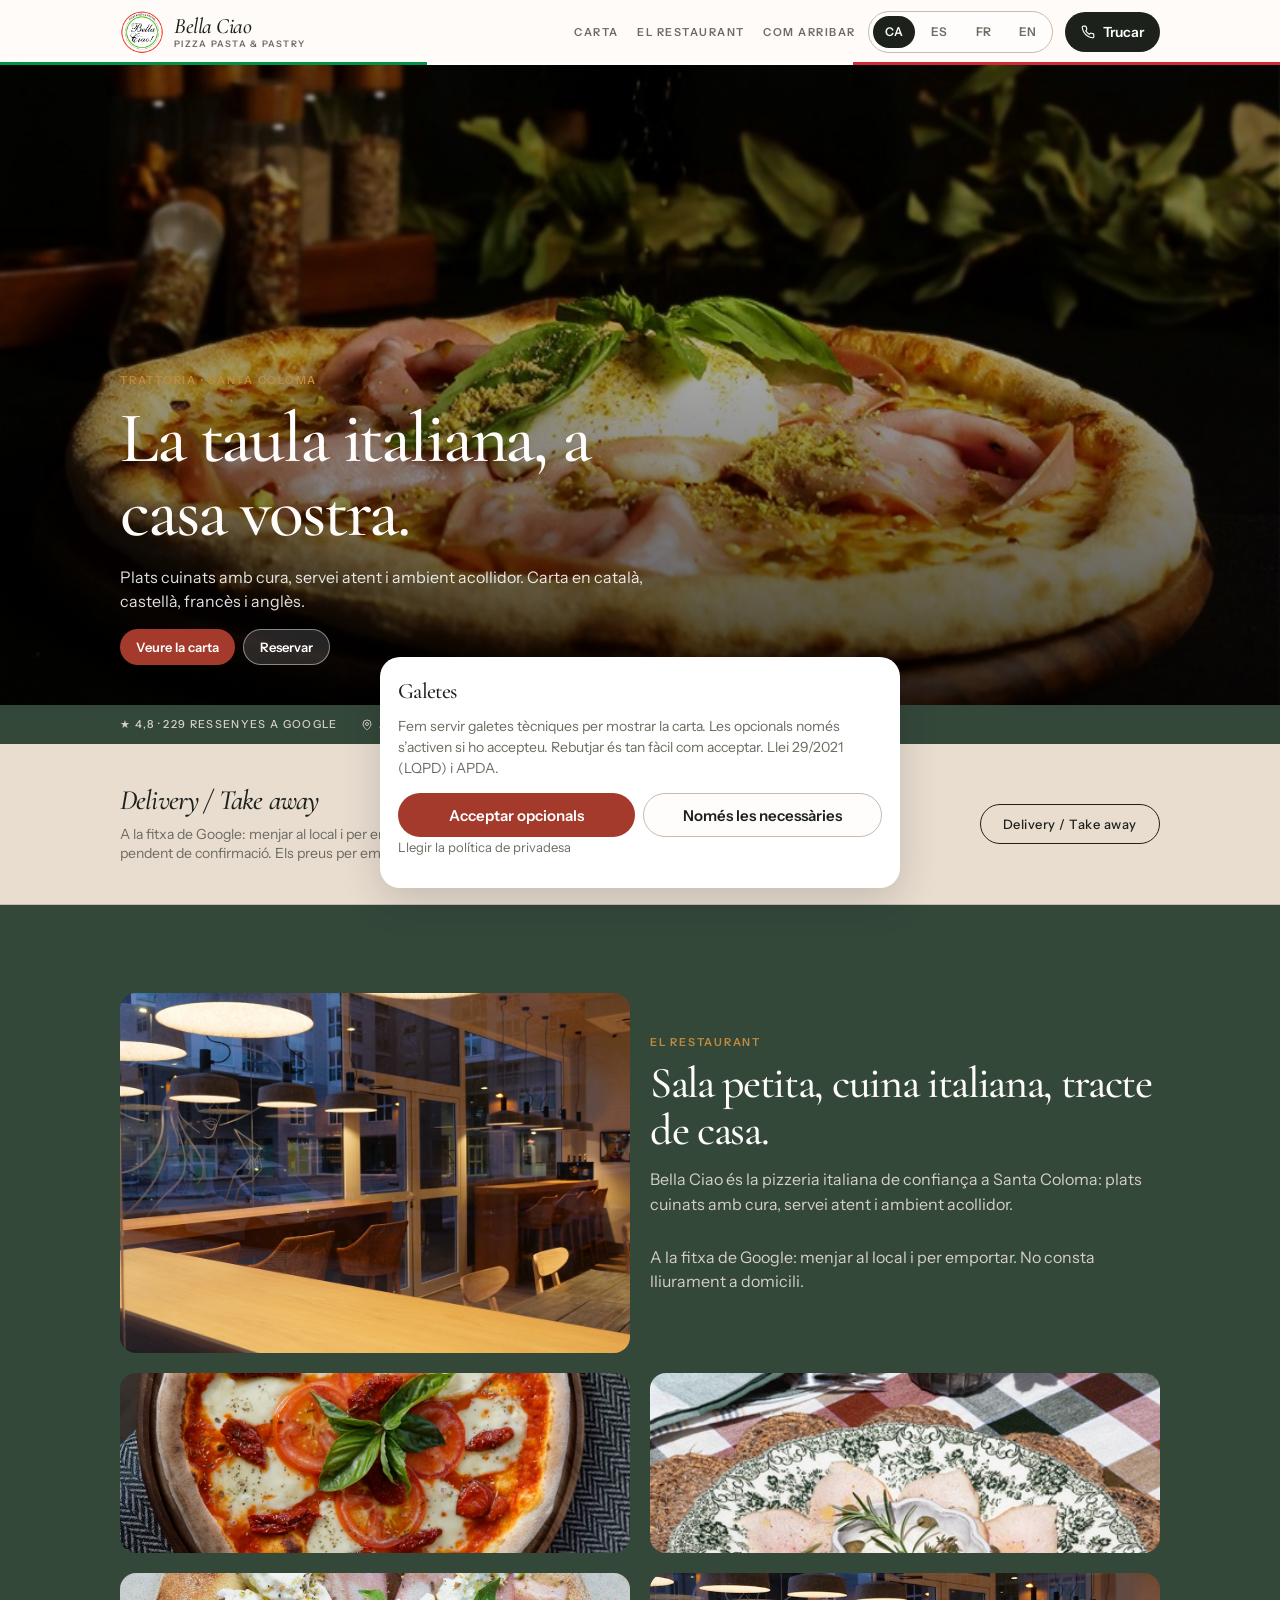
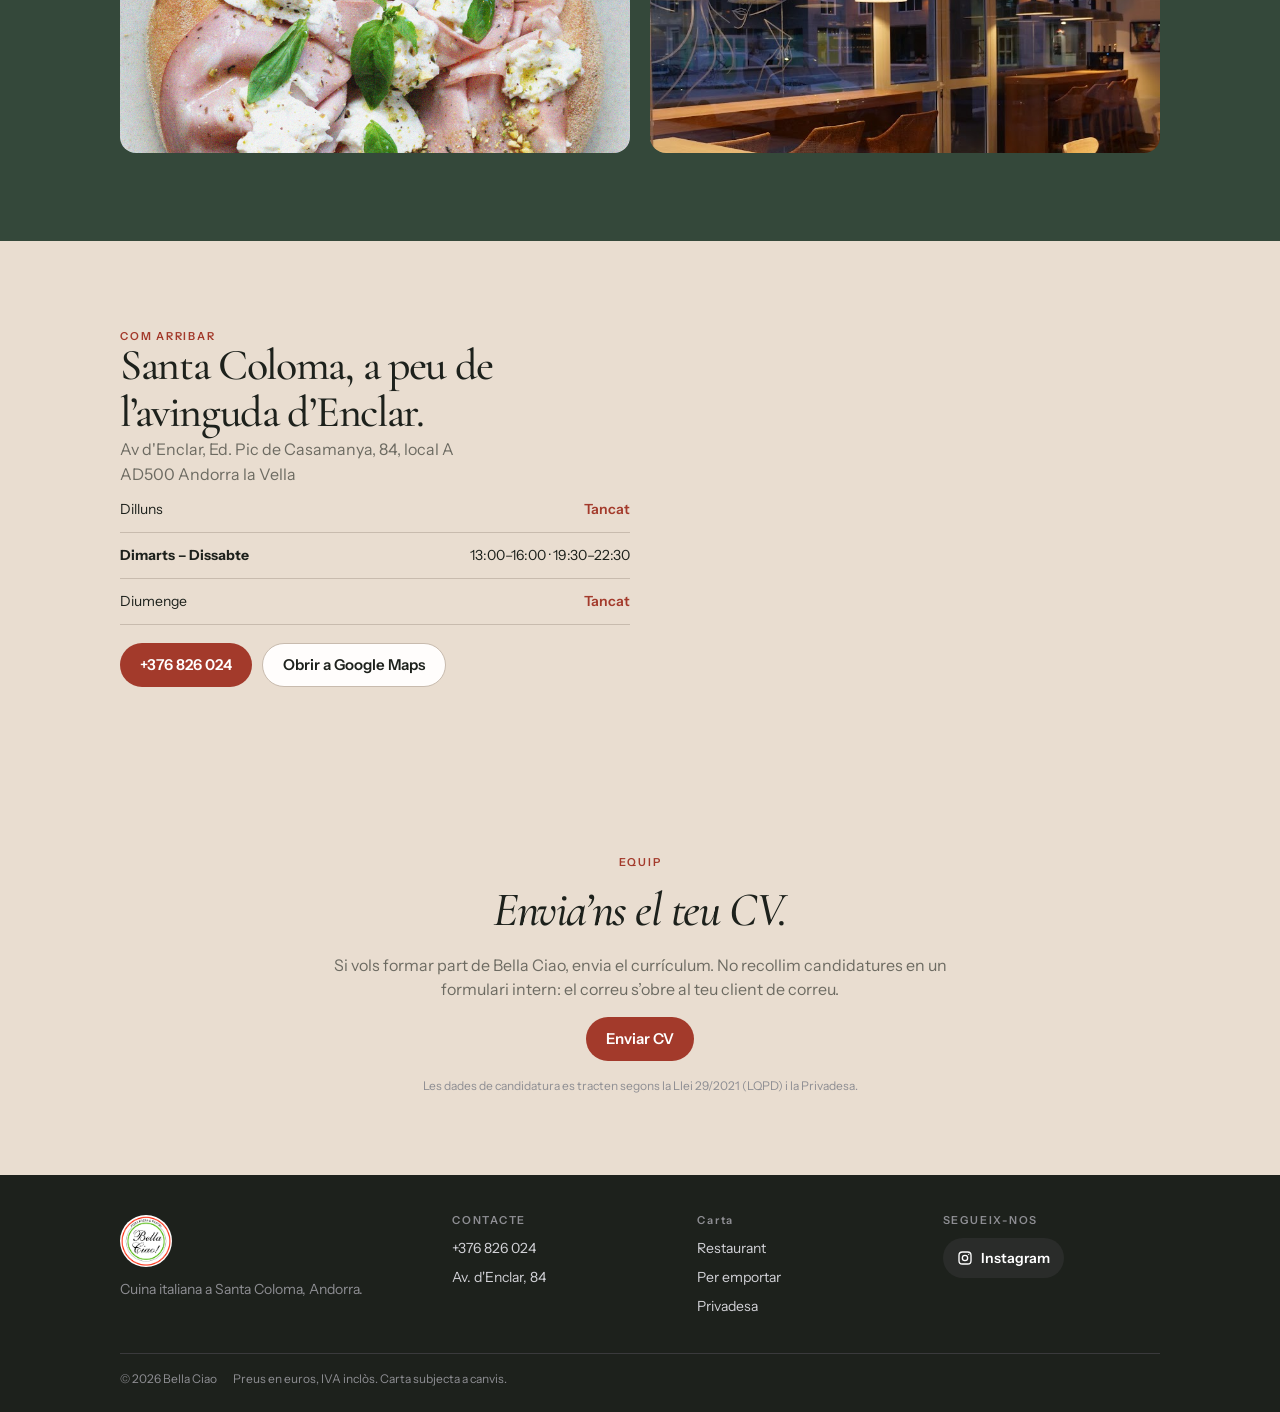
==== index.html @ 4d775328 "Move text size to a floating button that hides while scrolling. Co-authored-by: Cursor <cursoragent@" ====
<!doctype html>
<html lang="ca">
<head>
  <meta charset="UTF-8" />
  <meta name="viewport" content="width=device-width, initial-scale=1, viewport-fit=cover" />
  <title>Bella Ciao · Cucina italiana a Santa Coloma</title>
  <link rel="icon" type="image/png" sizes="32x32" href="favicon.png" />
  <link rel="icon" type="image/png" sizes="48x48" href="favicon-48.png" />
  <link rel="apple-touch-icon" href="apple-touch-icon.png" />
  <link rel="preconnect" href="https://fonts.googleapis.com" />
  <link rel="preconnect" href="https://fonts.gstatic.com" crossorigin />
  <link href="https://fonts.googleapis.com/css2?family=Cormorant+Garamond:ital,wght@0,400;0,500;0,600;1,500&family=Instrument+Sans:wght@400;500;600;700&display=swap" rel="stylesheet" />
  <link rel="stylesheet" href="site.css?v=24" />
</head>
<body>
  <header class="site-header">
    <div class="wrap header-inner">
      <a class="brand" href="index.html">
        <img src="images/logo-bella-ciao.png" alt="" width="44" height="44">
        <span class="brand-copy">
          <strong class="brand-name">Bella Ciao</strong>
          <span class="brand-claim">Pizza pasta &amp; pastry</span>
        </span>
      </a>
      <nav class="nav-links desktop-only" aria-label="Principal">
        <a href="carta.html" data-i18n="nav.menu">Carta</a>
        <a href="#casa" data-i18n="nav.house">El restaurant</a>
        <a href="#visitanos" data-i18n="nav.visit">Com arribar</a>
      </nav>
      <div class="langs" role="group" aria-label="Idioma">
        <span class="pill-thumb" aria-hidden="true"></span>
        <button type="button" data-lang="cat" aria-pressed="true">CA</button>
        <button type="button" data-lang="es" aria-pressed="false">ES</button>
        <button type="button" data-lang="fr" aria-pressed="false">FR</button>
        <button type="button" data-lang="en" aria-pressed="false">EN</button>
      </div>
      <a class="btn btn-dark btn-call" href="tel:+376826024">
        <svg width="14" height="14" viewBox="0 0 24 24" fill="none" stroke="currentColor" stroke-width="2" aria-hidden="true"><path d="M22 16.92v3a2 2 0 0 1-2.18 2 19.79 19.79 0 0 1-8.63-3.07 19.5 19.5 0 0 1-6-6A19.79 19.79 0 0 1 2.12 4.18 2 2 0 0 1 4.11 2h3a2 2 0 0 1 2 1.72c.13.96.36 1.9.7 2.81a2 2 0 0 1-.45 2.11L8.09 9.91a16 16 0 0 0 6 6l1.27-1.27a2 2 0 0 1 2.11-.45c.9.34 1.85.57 2.81.7A2 2 0 0 1 22 16.92z"></path></svg>
        <span data-i18n="call">Trucar</span>
      </a>
      <button class="nav-toggle" type="button" id="navToggle" aria-expanded="false" aria-label="Menú">
        <span></span><span></span>
      </button>
    </div>
    <div class="header-panel" id="navPanel">
      <nav class="nav-links">
        <a href="carta.html" data-i18n="nav.menu">Carta</a>
        <a href="#casa" data-i18n="nav.house">El restaurant</a>
        <a href="#visitanos" data-i18n="nav.visit">Com arribar</a>
      </nav>
    </div>
  </header>

  <section class="hero" style="background-image:url('images/pizza-hero.jpg?v=14')">
    <div class="wrap hero-inner">
      <p class="eyebrow">TRATTORIA · SANTA COLOMA</p>
      <h1 class="h-display" data-i18n="hero.title">La taula italiana, a casa vostra.</h1>
      <p data-i18n="hero.sub">Plats cuinats amb cura, servei atent i ambient acollidor. Carta en català, castellà, francès i anglès.</p>
      <div class="hero-actions">
        <a class="btn btn-wine" href="carta.html" data-i18n="hero.cta">Veure la carta</a>
        <a class="btn btn-ghost-light" href="tel:+376826024" data-i18n="hero.book">Reservar</a>
      </div>
    </div>
  </section>

  <div class="badges">
    <div class="wrap">
      <a class="badge-reviews" href="https://www.google.com/maps/search/?api=1&query=Bella+Ciao%2C+Av+d%27Enclar+84%2C+AD500+Andorra+la+Vella" target="_blank" rel="noopener">★ 4,8 · 229 <span data-i18n="badge.reviews">ressenyes a Google</span></a>
      <a class="badge-link" href="#visitanos">
        <svg width="12" height="12" viewBox="0 0 24 24" fill="none" stroke="currentColor" stroke-width="2" aria-hidden="true"><path d="M20 10c0 6-8 12-8 12S4 16 4 10a8 8 0 1 1 16 0Z"/><circle cx="12" cy="10" r="3"/></svg>
        AV. D'ENCLAR 84
      </a>
      <a class="badge-link" href="tel:+376826024">+376 826 024</a>
      <a class="badge-link" href="https://www.google.com/maps/search/?api=1&query=Bella+Ciao%2C+Av+d%27Enclar+84%2C+AD500+Andorra+la+Vella" target="_blank" rel="noopener" data-i18n="info.hoursV">Dt – ds · 13:00–16:00 / 19:30–22:30</a>
    </div>
  </div>

  <section class="delivery-band">
    <div class="wrap">
      <div>
        <h2 data-i18n="deliv.t">Delivery / Take away</h2>
        <p data-i18n="deliv.p">A la fitxa de Google: menjar al local i per emportar. L’enllaç de lliurament a domicili queda pendent de confirmació. Els preus per emportar són els de la carta take away.</p>
      </div>
      <a class="btn-outline" href="carta.html?canal=delivery" data-i18n="deliv.cta">
        <svg width="14" height="14" viewBox="0 0 24 24" fill="none" stroke="currentColor" stroke-width="2" aria-hidden="true"><path d="M6 2 3 6v14a2 2 0 0 0 2 2h14a2 2 0 0 0 2-2V6l-3-4Z"/><path d="M3 6h18"/><path d="M16 10a4 4 0 0 1-8 0"/></svg>
        Delivery / Take away
      </a>
    </div>
  </section>

  <section class="section section-dark" id="casa">
    <div class="wrap split">
      <img src="images/google-interior.jpg" alt="Interior Bella Ciao">
      <div class="stack">
        <p class="eyebrow" data-i18n="house.k">EL RESTAURANT</p>
        <h2 class="h-section" data-i18n="house.t">Sala petita, cuina italiana, tracte de casa.</h2>
        <p class="lead" data-i18n="house.p">Bella Ciao és la pizzeria italiana de confiança a Santa Coloma: plats cuinats amb cura, servei atent i ambient acollidor.</p>
        <p data-i18n="house.p2">A la fitxa de Google: menjar al local i per emportar. No consta lliurament a domicili.</p>
      </div>
    </div>
    <div class="wrap gallery" style="margin-top:20px">
      <img src="images/google-wide.jpg" alt="">
      <img src="images/platter.jpg" alt="">
      <img src="images/focaccia.png" alt="">
      <img src="images/google-food1.jpg" alt="">
    </div>
  </section>

  <section class="section" id="visitanos">
    <div class="wrap visit">
      <div>
        <p class="eyebrow" data-i18n="visit.k">COM ARRIBAR</p>
        <h2 class="h-section" data-i18n="visit.t">Santa Coloma, a peu de l’avinguda d’Enclar.</h2>
        <p class="lead">Av d'Enclar, Ed. Pic de Casamanya, 84, local A<br>AD500 Andorra la Vella</p>
        <div class="hours">
          <div class="hours-row"><span data-i18n="day.mon">Dilluns</span><em data-i18n="closed">Tancat</em></div>
          <div class="hours-row"><strong data-i18n="day.tue">Dimarts – Dissabte</strong><span>13:00–16:00 · 19:30–22:30</span></div>
          <div class="hours-row"><span data-i18n="day.sun">Diumenge</span><em data-i18n="closed">Tancat</em></div>
        </div>
        <div class="cta-row">
          <a class="btn btn-wine" href="tel:+376826024">+376 826 024</a>
          <a class="btn btn-ghost-dark" href="https://www.google.com/maps/search/?api=1&query=Bella+Ciao+Santa+Coloma+Andorra" target="_blank" rel="noopener" data-i18n="visit.maps">Obrir a Google Maps</a>
        </div>
      </div>
      <iframe title="Mapa Bella Ciao" src="https://maps.google.com/maps?q=Bella+Ciao+Santa+Coloma+Andorra&hl=ca&z=17&output=embed" loading="lazy"></iframe>
    </div>
  </section>

  <section class="jobs-hero" id="equip">
    <div class="wrap">
      <p class="eyebrow" data-i18n="jobs.k">EQUIP</p>
      <h2 data-i18n="jobs.t">Envia’ns el teu CV.</h2>
      <p data-i18n="jobs.p">Si vols formar part de Bella Ciao, envia el currículum. No recollim candidatures en un formulari intern: el correu s’obre al teu client de correu.</p>
      <a class="btn btn-wine" href="mailto:staffandorra@andorra.ad" data-i18n="jobs.cta">Enviar CV</a>
      <p class="jobs-legal"><span data-i18n="jobs.legal">Les dades de candidatura es tracten segons la Llei 29/2021 (LQPD) i la </span><a href="privadesa.html" data-i18n="nav.privacy">política de privadesa</a>.</p>
    </div>
  </section>

  <footer class="site-footer">
    <div class="wrap">
      <div class="footer-grid">
        <div class="footer-brand">
          <img src="images/logo-bella-ciao.png" alt="Bella Ciao" width="52" height="52">
          <p data-i18n="foot.tag">Cuina italiana a Santa Coloma, Andorra.</p>
        </div>
        <div class="footer-col">
          <h4>CONTACTE</h4>
          <a href="tel:+376826024">+376 826 024</a>
          <span>Av. d'Enclar, 84</span>
        </div>
        <div class="footer-col">
          <h4 data-i18n="nav.menu">CARTA</h4>
          <a href="carta.html" data-i18n="ch.rest">Restaurant</a>
          <a href="carta.html?canal=delivery" data-i18n="ch.take">Per emportar</a>
          <a href="privadesa.html" data-i18n="nav.privacy">Privadesa</a>
        </div>
        <div class="footer-col">
          <h4 data-i18n="foot.follow">SEGUEIX-NOS</h4>
          <div class="socials">
            <a class="social" href="https://www.instagram.com/bellaciao.and/" target="_blank" rel="noopener">
              <svg width="16" height="16" viewBox="0 0 24 24" fill="none" stroke="currentColor" stroke-width="2" aria-hidden="true"><rect x="3" y="3" width="18" height="18" rx="5"/><circle cx="12" cy="12" r="4"/><circle cx="17.5" cy="6.5" r="1" fill="currentColor" stroke="none"/></svg>
              Instagram
            </a>
          </div>
        </div>
      </div>
      <div class="footer-bottom">
        <span>© 2026 Bella Ciao</span>
        <span data-i18n="foot.iva">Preus en euros, IVA inclòs.</span>
      </div>
    </div>
  </footer>

  <div class="cookie" id="cookie" hidden>
    <h2 data-i18n="cookie.t">Galetes</h2>
    <p data-i18n="cookie.p">Fem servir galetes tècniques per mostrar la carta. Les opcionals només s’activen si ho accepteu. Rebutjar és tan fàcil com acceptar. Llei 29/2021 (LQPD) i APDA.</p>
    <div class="cookie-actions">
      <button class="btn btn-wine" type="button" data-cookie="all" data-i18n="cookie.ok">Acceptar opcionals</button>
      <button class="btn btn-ghost-dark" type="button" data-cookie="needed" data-i18n="cookie.no">Només les necessàries</button>
    </div>
    <p><a href="privadesa.html" data-i18n="cookie.read">Llegir la política de privadesa</a></p>
  </div>

  <script src="menu-data.js"></script>
  <script src="app.js?v=24"></script>
</body>
</html>
---- site.css ----
:root {
  --red: #a33a2b;
  --ink: #1d211c;
  --ink-soft: #6d6b62;
  --bg: #e9ddd0;
  --cream: #e9ddd0;
  --sand: #c8bbae;
  --dark: #1d211c;
  --line: #c8bbae;
  --paper: #fffdfc;
  --wine: #a33a2b;
  --green: #34483a;
  --gold: #c38a3c;
  --serif: "Cormorant Garamond", Georgia, serif;
  --sans: "Instrument Sans", Inter, -apple-system, BlinkMacSystemFont, system-ui, sans-serif;
  --max: 1120px;
  --pad: clamp(16px, 4vw, 40px);
  --section: clamp(48px, 8vw, 88px);
  --header-h: 64px;
  --radius: 980px;
}

*, *::before, *::after { box-sizing: border-box; }
html { -webkit-text-size-adjust: 100%; background: var(--bg); }
body {
  margin: 0;
  min-width: 320px;
  min-height: 100%;
  background: var(--bg);
  color: var(--ink);
  font-family: var(--sans);
  font-size: 16px;
  line-height: 1.5;
  -webkit-font-smoothing: antialiased;
}
img, svg, iframe { max-width: 100%; }
img { height: auto; display: block; }
a { color: inherit; text-decoration: none; }
button { font: inherit; }
:focus-visible { outline: 2px solid var(--red); outline-offset: 3px; }
[hidden] { display: none !important; }
.visually-hidden {
  position: absolute;
  width: 1px;
  height: 1px;
  padding: 0;
  margin: -1px;
  overflow: hidden;
  clip: rect(0, 0, 0, 0);
  white-space: nowrap;
  border: 0;
}

.wrap {
  width: 100%;
  max-width: var(--max);
  margin-inline: auto;
  padding-inline: var(--pad);
}

.eyebrow {
  font: 600 11px/1 var(--sans);
  letter-spacing: 0.16em;
  text-transform: uppercase;
  color: var(--wine);
  margin: 0;
}
h1, h2, h3 { font-family: var(--serif); font-weight: 500; margin: 0; letter-spacing: -0.03em; }
.h-display { font-size: clamp(34px, 8vw, 72px); line-height: 1.02; }
.h-section { font-size: clamp(28px, 5vw, 44px); line-height: 1.08; }
.lead { font-size: 16px; line-height: 1.55; color: var(--ink-soft); margin: 0; max-width: 42em; }

.btn {
  display: inline-flex;
  align-items: center;
  justify-content: center;
  gap: 8px;
  min-height: 44px;
  padding: 0 20px;
  border: 0;
  border-radius: var(--radius);
  cursor: pointer;
  font: 600 15px/1 var(--sans);
  letter-spacing: 0;
  text-transform: none;
  text-decoration: none;
  transition: transform 0.12s ease, background-color 0.18s ease, filter 0.18s ease, border-color 0.18s ease;
}
.btn:hover { filter: brightness(1.08); }
.btn:active { transform: scale(0.98); }
.btn-wine { background: var(--wine); color: #fff; }
.btn-wine:hover { background: #8c3226; }
.btn-dark { background: var(--ink); color: #fff; }
.btn-dark:hover { background: #2f342e; }
.btn-ghost-light { background: rgba(255,255,255,0.14); color: #fff; border: 1px solid rgba(255,255,255,0.45); }
.btn-ghost-light:hover { background: rgba(255,255,255,0.28); }
.btn-ghost-dark { background: var(--paper); color: var(--ink); border: 1px solid var(--line); }
.btn-ghost-dark:hover { background: var(--cream); }
.btn-call { min-height: 40px; padding: 0 16px; font-size: 14px; }
.btn-call svg { flex: 0 0 auto; display: block; }

.site-header {
  position: sticky;
  top: 0;
  z-index: 60;
  background: rgba(255,253,252,0.92);
  backdrop-filter: saturate(180%) blur(16px);
  -webkit-backdrop-filter: saturate(180%) blur(16px);
  border-bottom: 1px solid var(--line);
  transition: transform 0.28s cubic-bezier(0.32, 0.72, 0, 1);
}
.page-carta.is-nav-away .site-header {
  transform: translateY(-100%);
  pointer-events: none;
}
.site-header::after {
  content: "";
  position: absolute;
  left: 0; right: 0; bottom: -1px;
  height: 3px;
  background: linear-gradient(90deg, #009246 0 33.333%, #ffffff 33.333% 66.666%, #ce2b37 66.666% 100%);
}
.header-inner {
  display: flex;
  align-items: center;
  gap: 12px;
  min-height: 64px;
  padding-block: 8px;
}
.brand { display: flex; align-items: center; gap: 10px; text-decoration: none; margin-right: auto; min-width: 0; }
.brand img { width: 40px; height: 40px; border-radius: 50%; background: #fff; flex: 0 0 auto; }
.brand-copy { display: flex; flex-direction: column; gap: 2px; min-width: 0; }
.brand-name {
  font: italic 500 22px/1 var(--serif);
  letter-spacing: -0.02em;
  color: var(--ink);
  font-weight: 500;
}
.brand-claim {
  font: 600 9px/1.2 var(--sans);
  letter-spacing: 0.14em;
  text-transform: uppercase;
  color: var(--ink-soft);
  white-space: nowrap;
}

.nav-toggle {
  display: none;
  width: 40px; height: 40px;
  border: 0; border-radius: var(--radius);
  background: var(--cream);
  padding: 0;
  cursor: pointer;
  align-items: center;
  justify-content: center;
  flex-direction: column;
  gap: 5px;
}
.nav-toggle:hover { background: #dccfc2; }
.nav-toggle span {
  display: block; width: 16px; height: 1.5px; background: var(--ink); border-radius: 2px;
}

.nav-links { display: flex; align-items: center; gap: 18px; }
.nav-links a {
  font: 600 11px/1 var(--sans);
  letter-spacing: 0.14em;
  text-transform: uppercase;
  text-decoration: none;
  color: var(--ink-soft);
  white-space: nowrap;
  padding: 6px 0;
  border-bottom: 0;
  transition: color 0.18s ease;
}
.nav-links a:hover { color: var(--wine); }
.nav-links a.is-active { color: var(--ink); }

.switchers { display: flex; align-items: center; gap: 8px; flex-wrap: wrap; }
.seg, .langs { position: relative; isolation: isolate; }
.pill-thumb {
  position: absolute;
  top: 0;
  left: 0;
  width: 0;
  height: 0;
  border-radius: var(--radius);
  background: var(--ink);
  pointer-events: none;
  z-index: 0;
  transition: transform 0.32s cubic-bezier(0.32, 0.72, 0, 1), width 0.32s cubic-bezier(0.32, 0.72, 0, 1), height 0.32s cubic-bezier(0.32, 0.72, 0, 1);
}
.seg {
  display: flex;
  padding: 3px;
  gap: 2px;
  background: var(--cream);
  border-radius: var(--radius);
}
.seg button {
  position: relative;
  z-index: 1;
  border: 0; background: transparent; cursor: pointer;
  border-radius: var(--radius); padding: 7px 12px;
  font: 600 12px/1 var(--sans); color: var(--ink-soft);
  transition: color 0.2s ease;
}
.seg button:hover { color: var(--ink); }
.seg button[aria-pressed="true"],
.seg button[aria-pressed="true"]:hover { background: transparent; color: #fff; }
.langs {
  display: flex;
  align-items: center;
  gap: 4px;
  background: var(--paper);
  padding: 4px;
  border-radius: var(--radius);
  border: 1px solid var(--line);
  flex: 0 0 auto;
}
.langs button {
  appearance: none;
  -webkit-appearance: none;
  position: relative;
  z-index: 1;
  border: 0;
  background: transparent;
  cursor: pointer;
  min-width: 40px;
  height: 32px;
  padding: 0 12px;
  border-radius: var(--radius);
  font: 600 12px/1 var(--sans);
  color: var(--ink-soft);
  transition: color 0.2s ease;
}
.langs button:hover { color: var(--ink); }
.langs button[aria-pressed="true"],
.langs button[aria-pressed="true"]:hover {
  background: transparent;
  color: #fff;
}

.header-panel {
  display: none;
  flex-direction: column;
  gap: 16px;
  padding: 8px var(--pad) 18px;
  border-top: 1px solid var(--line);
  background: var(--paper);
}
.header-panel.is-open { display: flex; }
.header-panel .nav-links { display: flex; flex-direction: column; align-items: flex-start; gap: 16px; }
.header-panel .nav-links a { font-size: 13px; letter-spacing: 0.16em; border-bottom: 0; }
.header-panel .nav-links a:hover { color: var(--wine); }

.hero {
  position: relative;
  display: flex;
  align-items: flex-end;
  min-height: 520px;
  background: #1d211c center 62%/cover no-repeat;
  color: #fffdfc;
}
.hero::after {
  content: "";
  position: absolute; inset: 0;
  background: linear-gradient(180deg, rgba(0,0,0,0.15) 20%, rgba(0,0,0,0.72) 100%);
}
.hero-inner {
  position: relative; z-index: 2;
  padding-block: 48px 40px;
  display: flex; flex-direction: column; gap: 16px; align-items: flex-start;
}
.hero .eyebrow { color: var(--gold); }
.hero h1 { max-width: 14ch; }
.hero p { margin: 0; max-width: 36em; color: rgba(255,255,255,0.88); }
.hero-actions { display: flex; flex-wrap: wrap; gap: 8px; width: auto; }
.hero-actions .btn {
  flex: 0 0 auto;
  min-height: 36px;
  padding: 0 16px;
  font-size: 13px;
  width: auto;
}

.badges { background: var(--green); color: #d5cfc6; }
.badges .wrap { display: flex; flex-wrap: wrap; align-items: center; gap: 10px 24px; padding-block: 12px; }
.badges span, .badges a { font: 500 11px/1.4 var(--sans); letter-spacing: 0.12em; text-transform: uppercase; color: inherit; text-decoration: none; }
.badge-reviews:hover { color: #fff; }
.badge-link {
  display: inline-flex;
  align-items: center;
  gap: 6px;
}
.badge-link svg { flex: 0 0 auto; }
.badge-link:hover { color: #fff; }

.delivery-band {
  background: var(--cream);
  padding-block: 40px;
  border-bottom: 1px solid var(--line);
}
.delivery-band .wrap {
  display: flex;
  flex-wrap: wrap;
  align-items: center;
  justify-content: space-between;
  gap: 20px 32px;
}
.delivery-band h2 {
  margin: 0 0 8px;
  font: italic 500 clamp(24px, 3vw, 28px)/1.15 var(--serif);
  color: var(--ink);
}
.delivery-band p {
  margin: 0;
  max-width: 42em;
  font-size: 14px;
  line-height: 1.4;
  color: var(--ink-soft);
}
.btn-outline {
  display: inline-flex;
  align-items: center;
  justify-content: center;
  gap: 8px;
  min-height: 40px;
  padding: 0 22px;
  border: 1px solid var(--ink);
  border-radius: var(--radius);
  background: transparent;
  color: var(--ink);
  font: 500 13px/1 var(--sans);
  letter-spacing: 0.04em;
  flex: 0 0 auto;
  transition: background-color 0.18s ease, color 0.18s ease;
}
.btn-outline:hover { background: var(--ink); color: #fff; }
.btn-outline svg { flex: 0 0 auto; }

.info { background: var(--cream); border-block: 1px solid var(--line); }
.info .wrap { display: grid; grid-template-columns: 1fr; }
.info-cell { padding: 20px 0; display: flex; flex-direction: column; gap: 6px; }
.info-cell + .info-cell { border-top: 1px solid var(--line); }
.info-cell .label { font: 600 11px/1 var(--sans); letter-spacing: 0.14em; color: var(--wine); }
.info-cell strong { font: 600 16px/1.35 var(--sans); }
.info-cell small { font-size: 13px; color: var(--ink-soft); }
.info-cell a { font-size: 14px; font-weight: 600; color: var(--wine); text-decoration: none; }

.section { padding-block: var(--section); }
.section-dark { background: var(--green); color: #fffdfc; }
.section-dark .lead, .section-dark p { color: #d5cfc6; }
.section-dark .eyebrow { color: var(--gold); }
.section-head { display: flex; flex-direction: column; gap: 16px; margin-bottom: 28px; }
.section-head > div { display: flex; flex-direction: column; gap: 10px; }

.menu-panel, .menu-body { background: var(--paper); border-radius: 20px; padding: 20px 18px; }
.menu-block { margin-bottom: 36px; scroll-margin-top: calc(var(--header-offset, var(--header-h)) + var(--carta-bar, 120px) + 8px); }
.menu-block:last-child { margin-bottom: 0; }
.block-head h3 {
  font: 600 13px/1.2 var(--sans);
  letter-spacing: 0.16em;
  text-transform: uppercase;
  color: var(--wine);
  margin-bottom: 12px;
}
.menu-cols { display: grid; grid-template-columns: 1fr; }
.menu-row { padding: 12px 0; border-bottom: 1px solid var(--line); }
.menu-line { display: flex; justify-content: space-between; gap: 12px; align-items: baseline; }
.menu-name { font: 600 14px/1.35 var(--sans); min-width: 0; }
.menu-price { font: 600 14px/1.35 var(--sans); color: var(--wine); white-space: nowrap; }
.menu-desc { margin-top: 4px; font-size: 13px; color: var(--ink-soft); }
.notice { font-size: 13px; color: var(--ink-soft); margin-top: 20px; }

.carta-sticky {
  position: sticky;
  top: var(--header-offset, var(--header-h));
  z-index: 45;
  transition: top 0.28s cubic-bezier(0.32, 0.72, 0, 1);
  background: rgba(233,221,208,0.94);
  backdrop-filter: saturate(180%) blur(16px);
  -webkit-backdrop-filter: saturate(180%) blur(16px);
  border-bottom: 1px solid var(--line);
  padding-top: 14px;
}
.page-carta.is-nav-away {
  --header-offset: 0px;
}
.page-carta.is-nav-away .carta-sticky {
  z-index: 61;
}
.carta-tools {
  display: flex;
  align-items: center;
  justify-content: space-between;
  gap: 16px 24px;
  flex-wrap: wrap;
  margin-bottom: 10px;
}
.carta-title {
  margin: 0;
  font: italic 500 clamp(28px, 3.4vw, 40px)/1 var(--serif);
  letter-spacing: -0.03em;
  color: var(--ink);
}
.carta-tools .seg {
  flex: 0 1 360px;
  width: 100%;
  max-width: 380px;
  padding: 4px;
  gap: 0;
  background: var(--paper);
  border: 1px solid rgba(29, 33, 28, 0.08);
  box-shadow: 0 1px 2px rgba(29, 33, 28, 0.06), 0 8px 22px rgba(29, 33, 28, 0.12);
}
.carta-tools .seg .pill-thumb {
  background: var(--cream);
  box-shadow: 0 1px 8px rgba(29, 33, 28, 0.12);
}
.carta-tools .seg button {
  flex: 1;
  min-height: 40px;
  text-transform: uppercase;
  letter-spacing: 0.08em;
}
.carta-tools .seg button[aria-pressed="true"],
.carta-tools .seg button[aria-pressed="true"]:hover {
  color: var(--ink);
}
.type-fab {
  position: fixed;
  right: max(16px, env(safe-area-inset-right));
  bottom: max(20px, env(safe-area-inset-bottom));
  z-index: 80;
  transition: opacity 0.28s ease, transform 0.28s ease;
}
.page-carta.is-type-away .type-fab {
  opacity: 0;
  pointer-events: none;
  transform: translateY(16px);
}
.type-fab-btn {
  appearance: none;
  -webkit-appearance: none;
  width: 52px;
  height: 52px;
  border: 1px solid rgba(29, 33, 28, 0.08);
  border-radius: 50%;
  background: var(--paper);
  box-shadow: 0 1px 2px rgba(29, 33, 28, 0.08), 0 10px 28px rgba(29, 33, 28, 0.16);
  color: var(--ink);
  cursor: pointer;
  font-family: var(--serif);
  font-style: italic;
  font-weight: 500;
  font-size: 22px;
  line-height: 1;
}
.type-fab.is-open .type-fab-btn { display: none; }
.type-size {
  display: none;
  align-items: center;
  position: relative;
  isolation: isolate;
  padding: 4px;
  background: var(--paper);
  border: 1px solid rgba(29, 33, 28, 0.08);
  border-radius: var(--radius);
  box-shadow: 0 1px 2px rgba(29, 33, 28, 0.08), 0 10px 28px rgba(29, 33, 28, 0.16);
}
.type-fab.is-open .type-size { display: flex; }
.type-size .pill-thumb {
  background: var(--cream);
  box-shadow: 0 1px 8px rgba(29, 33, 28, 0.12);
}
.type-size button {
  appearance: none;
  -webkit-appearance: none;
  position: relative;
  z-index: 1;
  border: 0;
  background: transparent;
  cursor: pointer;
  min-width: 40px;
  min-height: 40px;
  padding: 0 8px;
  color: var(--ink-soft);
  font-family: var(--serif);
  font-style: italic;
  font-weight: 500;
  line-height: 1;
  transition: color 0.2s ease;
}
.type-size button[data-type="1"] { font-size: 14px; }
.type-size button[data-type="2"] { font-size: 18px; }
.type-size button[data-type="3"] { font-size: 22px; }
.type-size button:hover,
.type-size button[aria-pressed="true"],
.type-size button[aria-pressed="true"]:hover { color: var(--ink); }
body.type-2 .menu-name,
body.type-2 .menu-price { font-size: 18px; }
body.type-2 .menu-desc { font-size: 16px; }
body.type-2 .menu-row { padding: 16px 0; }
body.type-2 .block-head h3 { font-size: 14px; }
body.type-3 .menu-name,
body.type-3 .menu-price { font-size: 22px; line-height: 1.3; }
body.type-3 .menu-desc { font-size: 18px; line-height: 1.4; }
body.type-3 .menu-row { padding: 20px 0; }
body.type-3 .block-head h3 { font-size: 16px; }
.carta-sticky + .wrap { padding-top: 20px; }
.index {
  display: flex;
  gap: 8px;
  overflow-x: auto;
  -webkit-overflow-scrolling: touch;
  scrollbar-width: none;
  margin: 0;
  padding: 0 0 10px;
  background: transparent;
  scroll-padding-inline: 24px;
  scroll-behavior: smooth;
}
.index::-webkit-scrollbar { display: none; }
.tab {
  flex: 0 0 auto;
  border: 0;
  background: var(--paper);
  border-radius: var(--radius);
  padding: 8px 14px;
  font: 600 11px/1 var(--sans);
  letter-spacing: 0.08em;
  text-transform: uppercase;
  color: var(--ink);
  text-decoration: none;
}
.tab { transition: background-color 0.18s ease, color 0.18s ease; }
.tab:hover { background: var(--cream); }
.tab.is-active { background: var(--ink); color: #fff; }
.tab.is-active:hover { background: #2f342e; color: #fff; }

.split, .visit, .gallery { display: grid; grid-template-columns: 1fr; gap: 20px; }
.split img, .visit iframe {
  width: 100%;
  height: 240px;
  object-fit: cover;
  border: 0;
  border-radius: 16px;
}
.gallery img { width: 100%; height: 180px; object-fit: cover; border-radius: 16px; }
.stack { display: flex; flex-direction: column; gap: 12px; }
.hours-row { display: flex; justify-content: space-between; gap: 12px; padding: 12px 0; border-bottom: 1px solid var(--line); font-size: 14px; }
.hours-row em { color: var(--wine); font-style: normal; font-weight: 600; }
.cta-row { display: flex; flex-wrap: wrap; gap: 10px; margin-top: 18px; }

.jobs-hero {
  background: var(--cream);
  text-align: center;
  padding-block: clamp(56px, 8vw, 80px);
}
.jobs-hero .wrap {
  display: flex;
  flex-direction: column;
  align-items: center;
  gap: 16px;
  max-width: 760px;
}
.jobs-hero .eyebrow { color: var(--wine); }
.jobs-hero h2 {
  margin: 0;
  font: italic 500 clamp(32px, 5vw, 48px)/1.1 var(--serif);
  color: var(--ink);
}
.jobs-hero p { margin: 0; color: var(--ink-soft); max-width: 42em; }
.jobs-legal { font-size: 12px !important; color: #8e8e93 !important; }
.jobs-legal a { color: inherit; }

.site-footer { background: var(--ink); color: #d5cfc6; padding: 40px 0 24px; }
.footer-jobs {
  display: flex;
  flex-direction: column;
  gap: 10px;
  padding-bottom: 28px;
  margin-bottom: 28px;
  border-bottom: 1px solid #3a3a3c;
}
.footer-jobs h4 { margin: 0; font: 600 11px/1 var(--sans); letter-spacing: 0.16em; color: #8e8e93; }
.footer-jobs p { margin: 0; font-size: 15px; color: #f5f5f7; max-width: 40em; }
.footer-grid { display: grid; grid-template-columns: 1fr; gap: 28px; }
.footer-brand img { width: 52px; height: 52px; margin-bottom: 12px; border-radius: 50%; background: #fff; }
.footer-brand p { margin: 0; font-size: 14px; color: #8e8e93; }
.footer-col h4 { font: 600 11px/1 var(--sans); letter-spacing: 0.16em; color: #8e8e93; margin: 0 0 12px; }
.footer-col a, .footer-col span { display: block; font-size: 14px; color: #d2d2d7; text-decoration: none; margin-bottom: 8px; }
.socials { display: flex; flex-wrap: wrap; gap: 10px; }
.social {
  display: inline-flex !important;
  align-items: center;
  gap: 8px;
  min-height: 40px;
  padding: 0 14px;
  margin: 0 !important;
  border-radius: var(--radius);
  background: #2a2c2a;
  color: #fff !important;
  font: 600 13px/1 var(--sans);
  transition: background-color 0.18s ease;
}
.social:hover { background: #3f4240; }
.footer-bottom { display: flex; flex-wrap: wrap; gap: 8px 16px; margin-top: 28px; padding-top: 16px; border-top: 1px solid #3a3a3c; font-size: 12px; color: #8e8e93; }

.page-head { padding-block: 32px 8px; }
.legal-doc { max-width: 42em; }
.legal-doc h2 { font-size: 20px; margin: 28px 0 8px; }
.legal-doc p { color: var(--ink-soft); }

.cookie {
  position: fixed; left: 12px; right: 12px; bottom: 12px; z-index: 40;
  background: #fff;
  border-radius: 20px;
  padding: 18px 18px 16px;
  box-shadow: 0 12px 40px rgba(0,0,0,0.16);
}
.cookie h2 { font-size: 22px; margin: 0 0 8px; }
.cookie p { margin: 0 0 14px; font-size: 14px; color: var(--ink-soft); }
.cookie-actions { display: flex; flex-direction: column; gap: 8px; }
.cookie a { font-size: 13px; color: var(--ink-soft); }

@media (min-width: 700px) {
  .hero { min-height: 640px; }
  .info .wrap { grid-template-columns: repeat(3, 1fr); }
  .info-cell { padding: 24px 20px 24px 0; }
  .info-cell + .info-cell { border-top: 0; border-left: 1px solid var(--line); padding-left: 20px; }
  .menu-cols { grid-template-columns: 1fr 1fr; column-gap: 36px; }
  .menu-panel { padding: 32px; }
  .split, .visit { grid-template-columns: 1fr 1fr; align-items: center; }
  .split img, .visit iframe { height: 360px; }
  .gallery { grid-template-columns: 1fr 1fr; }
  .footer-grid { grid-template-columns: 1.4fr 1fr 1fr 1fr; }
  .footer-jobs { flex-direction: row; align-items: center; justify-content: space-between; }
  .cookie { left: 50%; right: auto; width: min(520px, calc(100% - 32px)); transform: translateX(-50%); }
  .cookie-actions { flex-direction: row; }
  .cookie-actions .btn { flex: 1; }
  .section-head { flex-direction: row; align-items: flex-end; justify-content: space-between; }
}

@media (min-width: 960px) {
  .nav-toggle { display: none; }
  .header-panel { display: none; }
  .header-panel.is-open { display: none; }
  .brand img { width: 44px; height: 44px; }
  .nav-links.desktop-only { display: flex; flex-direction: row; }
  .switchers.desktop-only { display: flex; }
}

@media (max-width: 959px) {
  .nav-links.desktop-only { display: none; }
  .seg.desktop-only { display: none; }
  .switchers.desktop-only { display: none; }
  .nav-toggle { display: inline-flex; }
  .brand img { display: none; }
  .brand-name { font-size: 20px; }
  .brand-claim { font-size: 8px; letter-spacing: 0.06em; }
  .carta-tools .seg { flex: 1 1 100%; max-width: none; }
  .langs { gap: 2px; padding: 3px; }
  .langs button { min-width: 28px; height: 28px; padding: 0 6px; }
  .btn-call {
    width: 40px;
    min-width: 40px;
    padding: 0;
  }
  .btn-call span { display: none; }
}

@media (max-width: 380px) {
  .btn-call span { display: none; }
}
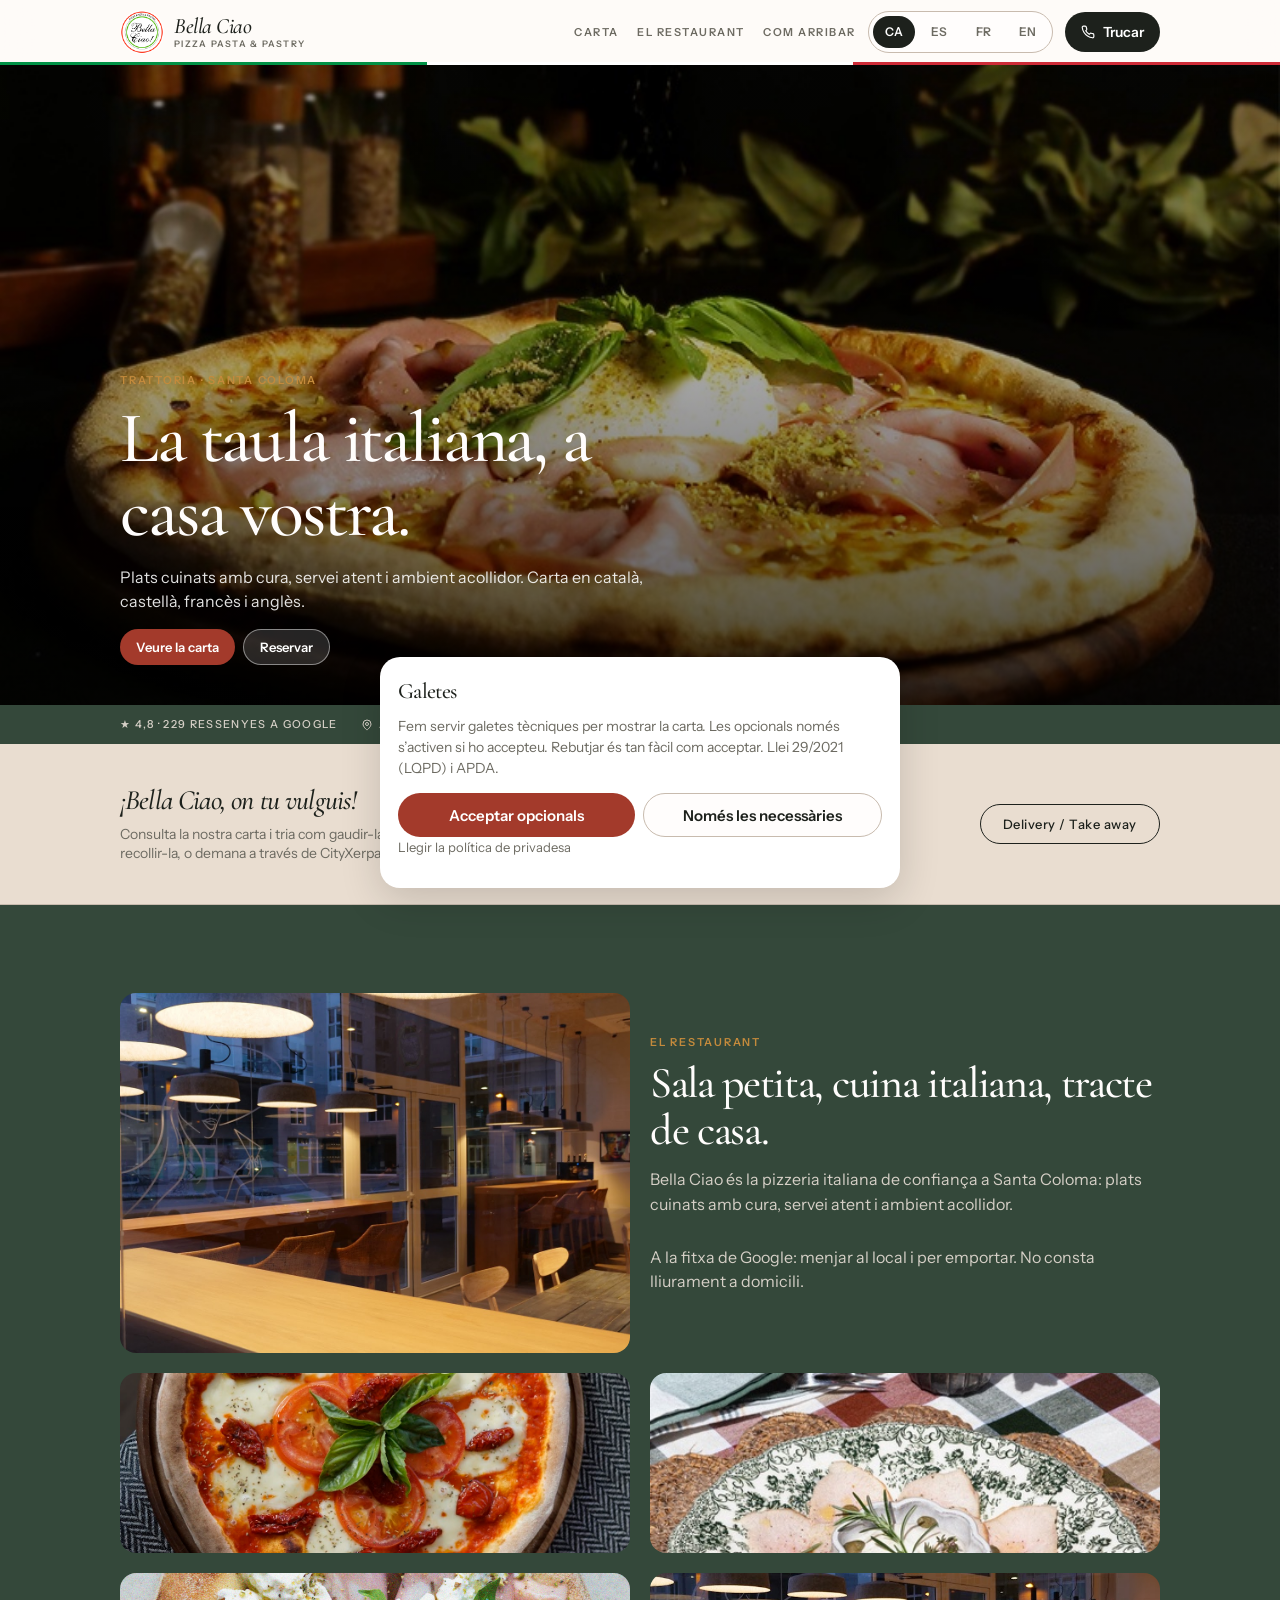
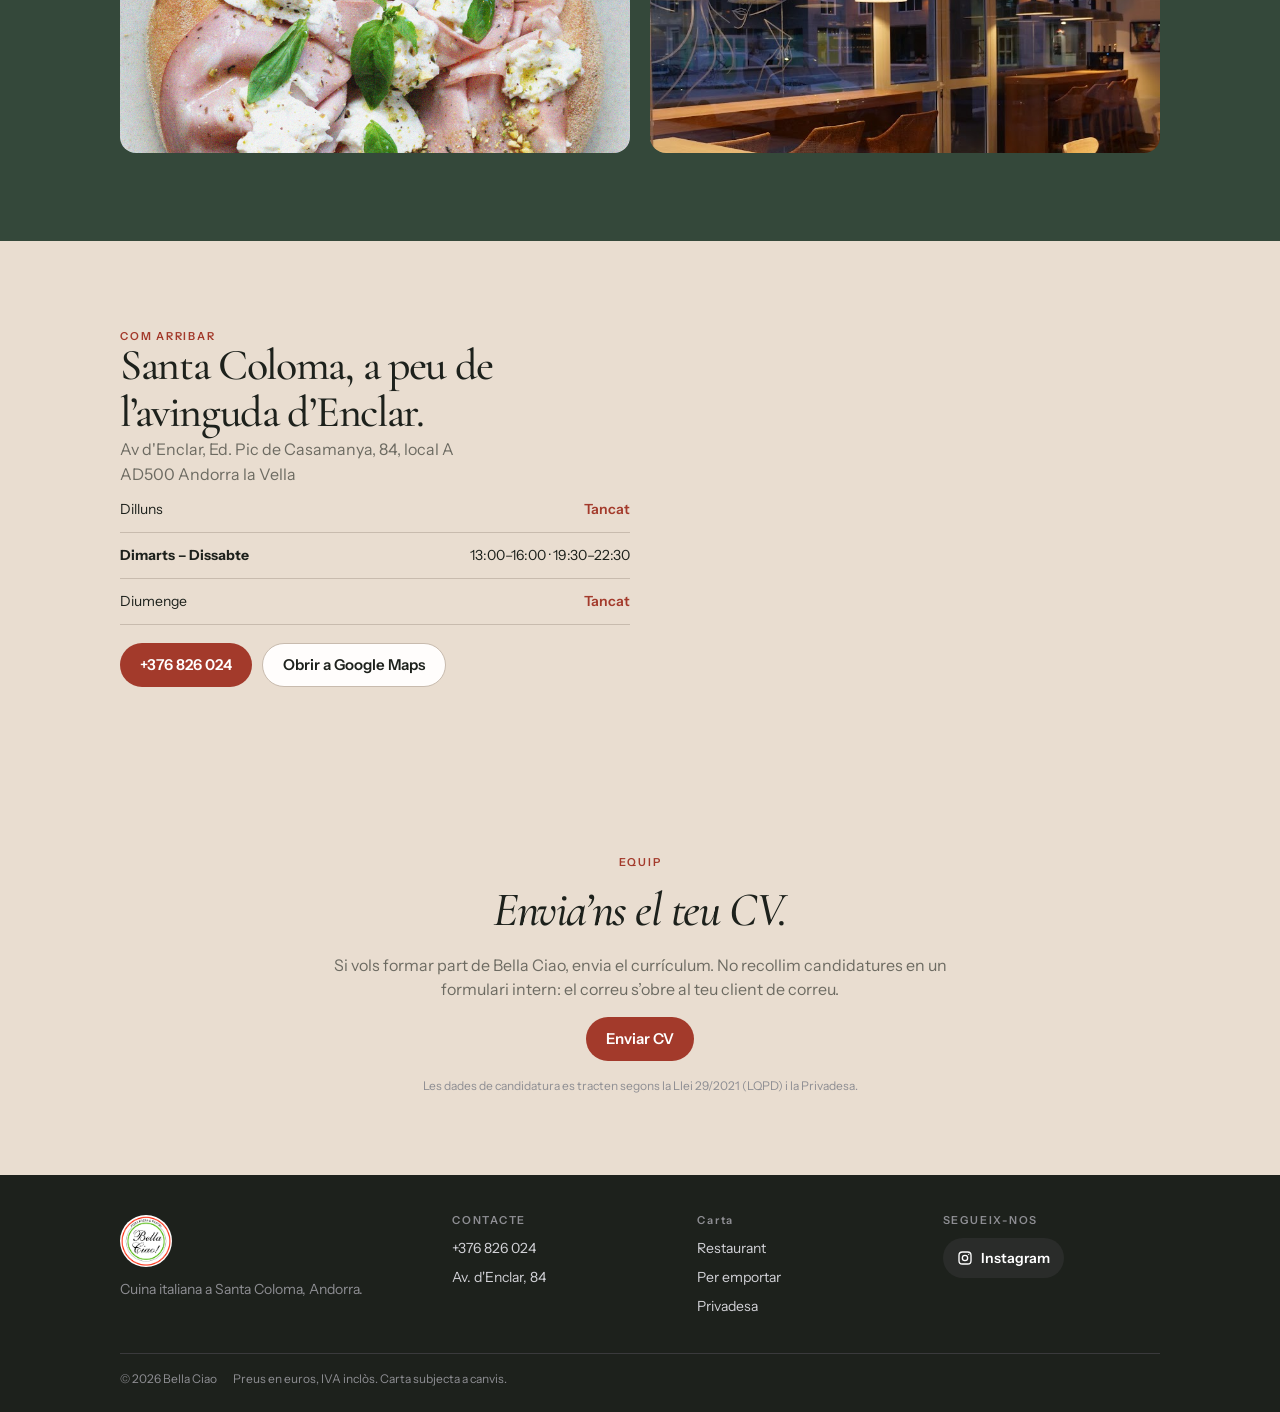
==== commit 633226b6: "Refresh the home delivery copy with takeaway and CityXerpa. Co-authored-by: Cursor <cursoragent@curs" ====
--- a/index.html
+++ b/index.html
@@ -78,8 +78,8 @@
   <section class="delivery-band">
     <div class="wrap">
       <div>
-        <h2 data-i18n="deliv.t">Delivery / Take away</h2>
-        <p data-i18n="deliv.p">A la fitxa de Google: menjar al local i per emportar. L’enllaç de lliurament a domicili queda pendent de confirmació. Els preus per emportar són els de la carta take away.</p>
+        <h2 data-i18n="deliv.t">¡Bella Ciao, on tu vulguis!</h2>
+        <p data-i18n="deliv.p">Consulta la nostra carta i tria com gaudir-la: fes la comanda directament al restaurant i vine a recollir-la, o demana a través de CityXerpa i la rebràs còmodament a casa.</p>
       </div>
       <a class="btn-outline" href="carta.html?canal=delivery" data-i18n="deliv.cta">
         <svg width="14" height="14" viewBox="0 0 24 24" fill="none" stroke="currentColor" stroke-width="2" aria-hidden="true"><path d="M6 2 3 6v14a2 2 0 0 0 2 2h14a2 2 0 0 0 2-2V6l-3-4Z"/><path d="M3 6h18"/><path d="M16 10a4 4 0 0 1-8 0"/></svg>
@@ -182,6 +182,6 @@
   </div>
 
   <script src="menu-data.js"></script>
-  <script src="app.js?v=24"></script>
+  <script src="app.js?v=25"></script>
 </body>
 </html>
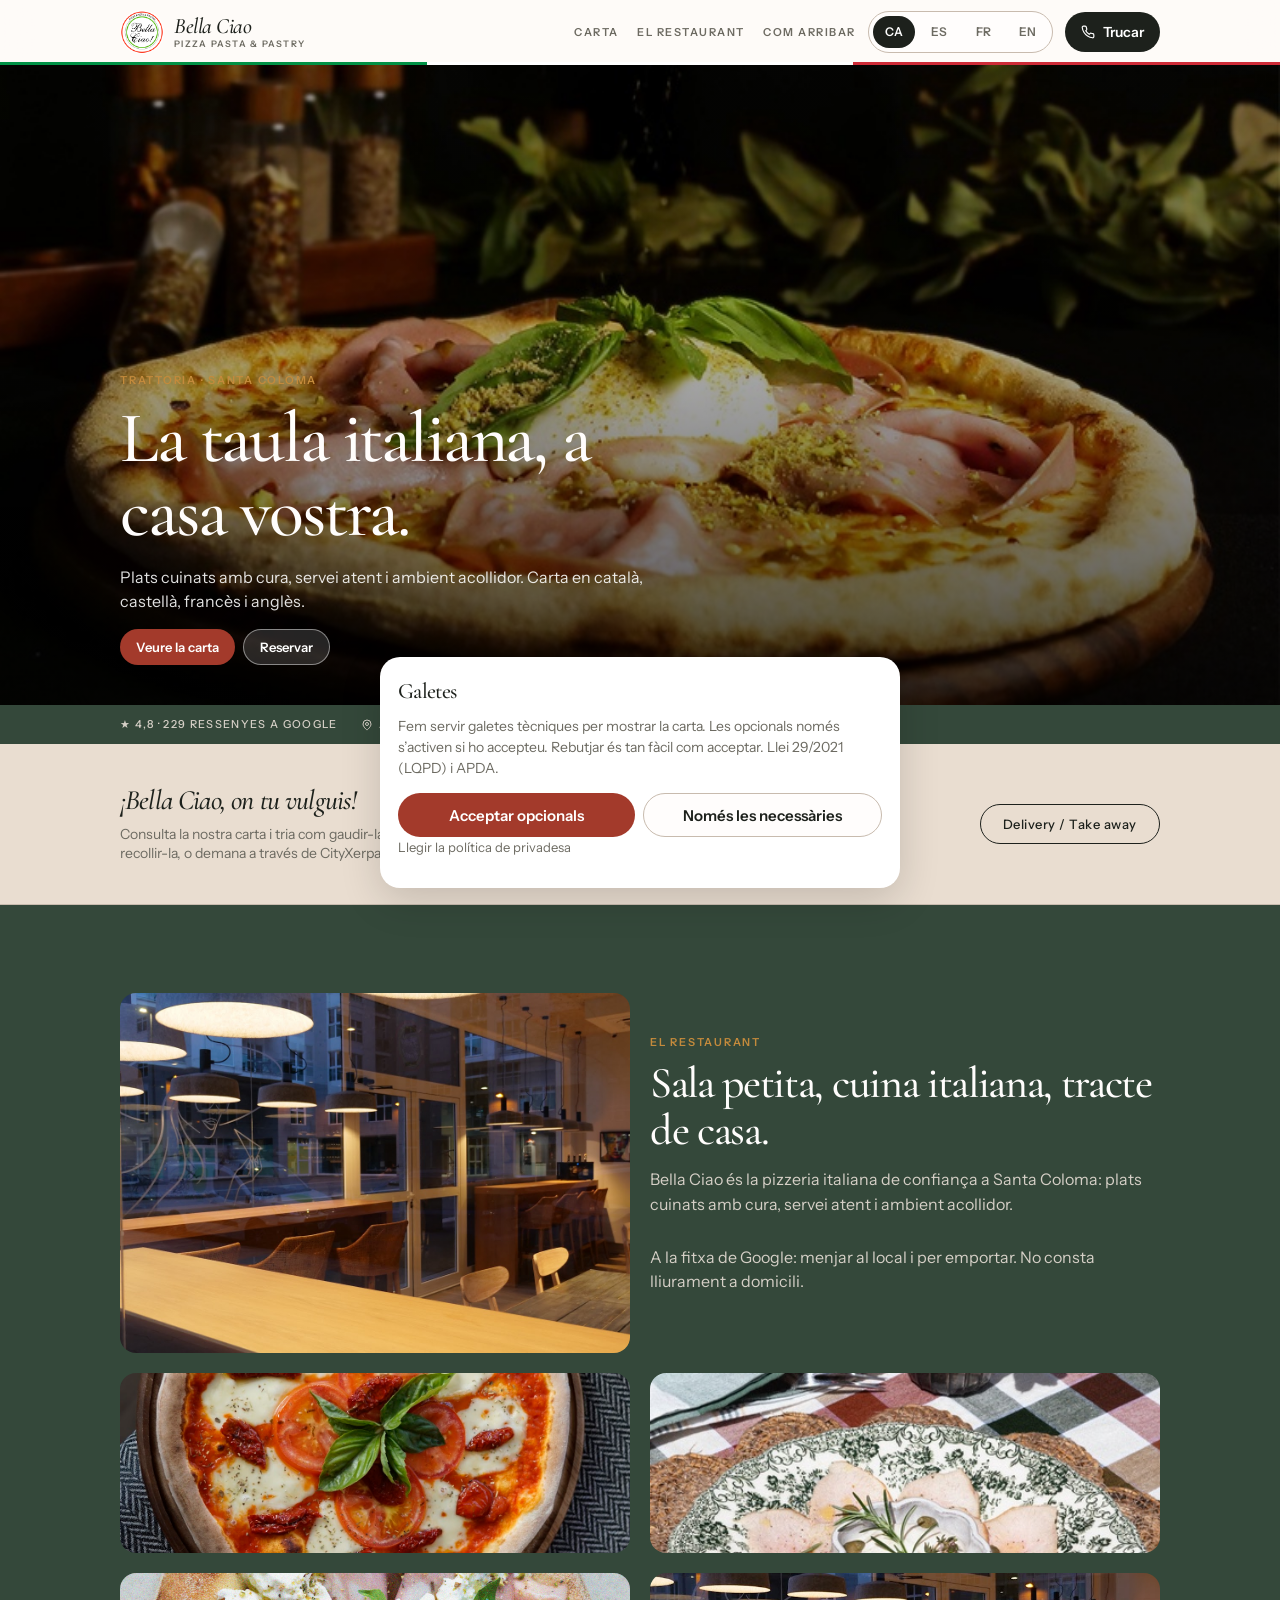
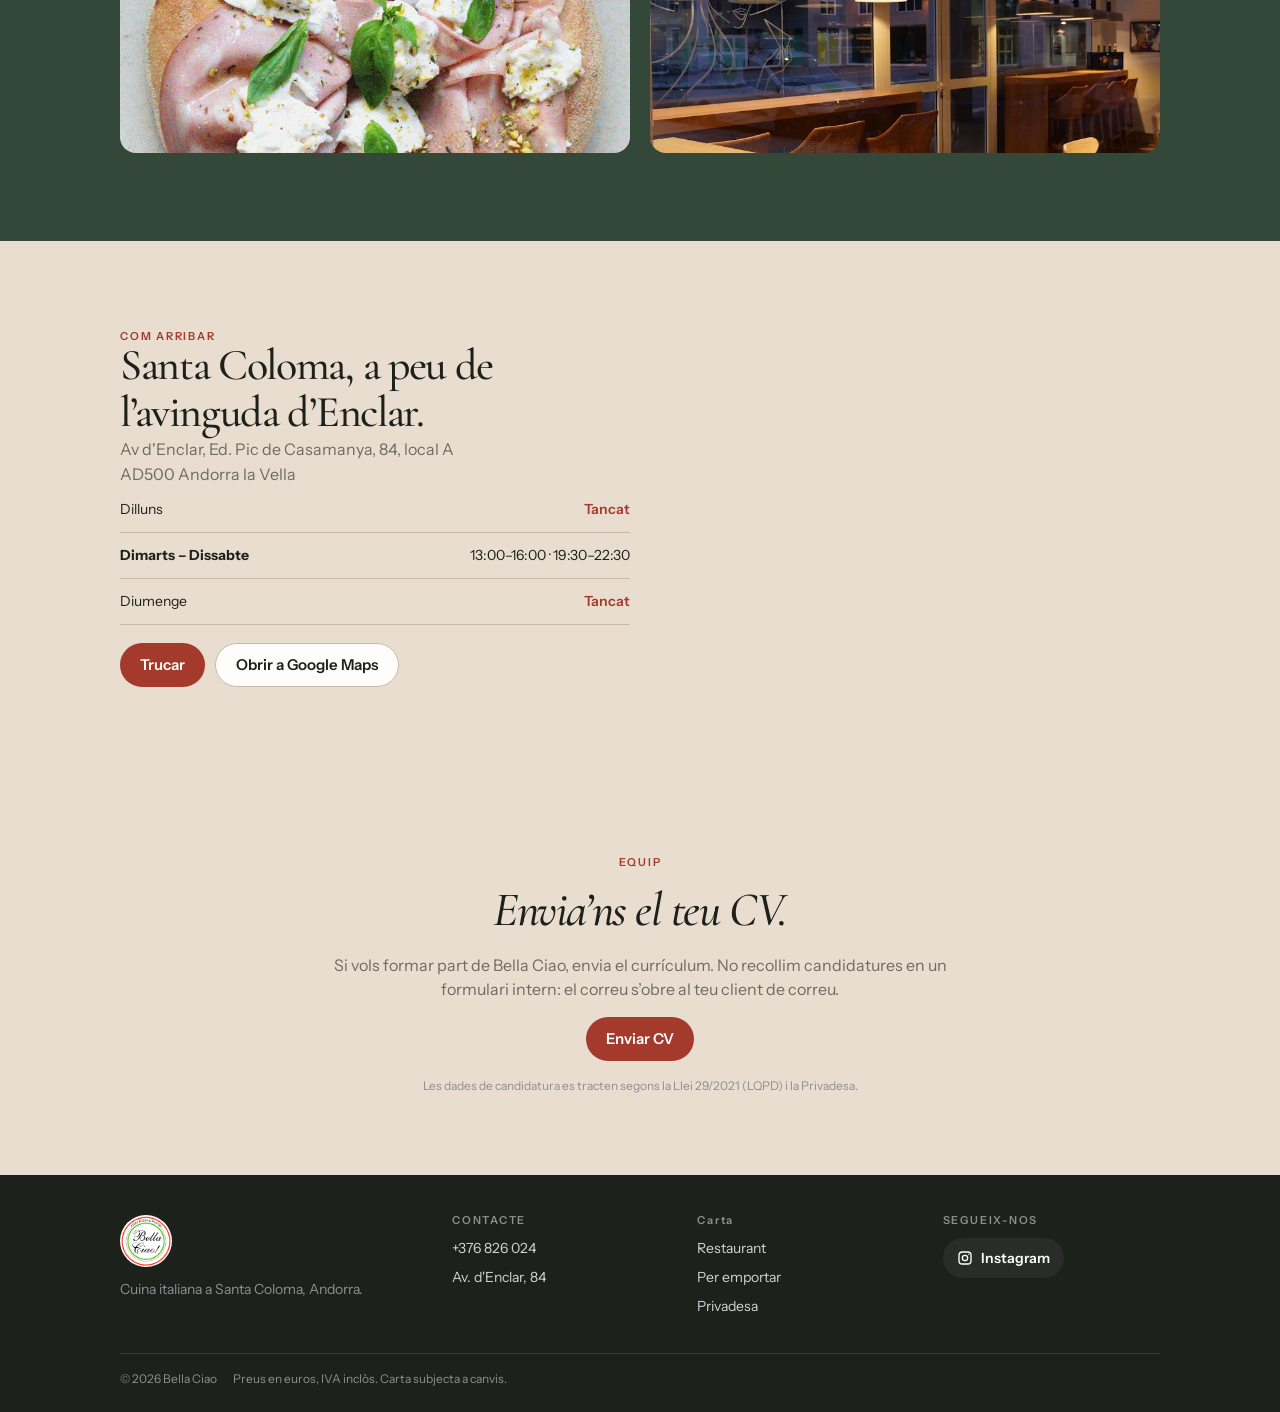
==== commit 7b8aaece: "Label the visit call button Trucar instead of the phone number. Co-authored-by: Cursor <cursoragent@" ====
--- a/index.html
+++ b/index.html
@@ -118,7 +118,7 @@
           <div class="hours-row"><span data-i18n="day.sun">Diumenge</span><em data-i18n="closed">Tancat</em></div>
         </div>
         <div class="cta-row">
-          <a class="btn btn-wine" href="tel:+376826024">+376 826 024</a>
+          <a class="btn btn-wine" href="tel:+376826024" data-i18n="call">Trucar</a>
           <a class="btn btn-ghost-dark" href="https://www.google.com/maps/search/?api=1&query=Bella+Ciao+Santa+Coloma+Andorra" target="_blank" rel="noopener" data-i18n="visit.maps">Obrir a Google Maps</a>
         </div>
       </div>
@@ -182,6 +182,6 @@
   </div>
 
   <script src="menu-data.js"></script>
-  <script src="app.js?v=25"></script>
+  <script src="app.js?v=26"></script>
 </body>
 </html>
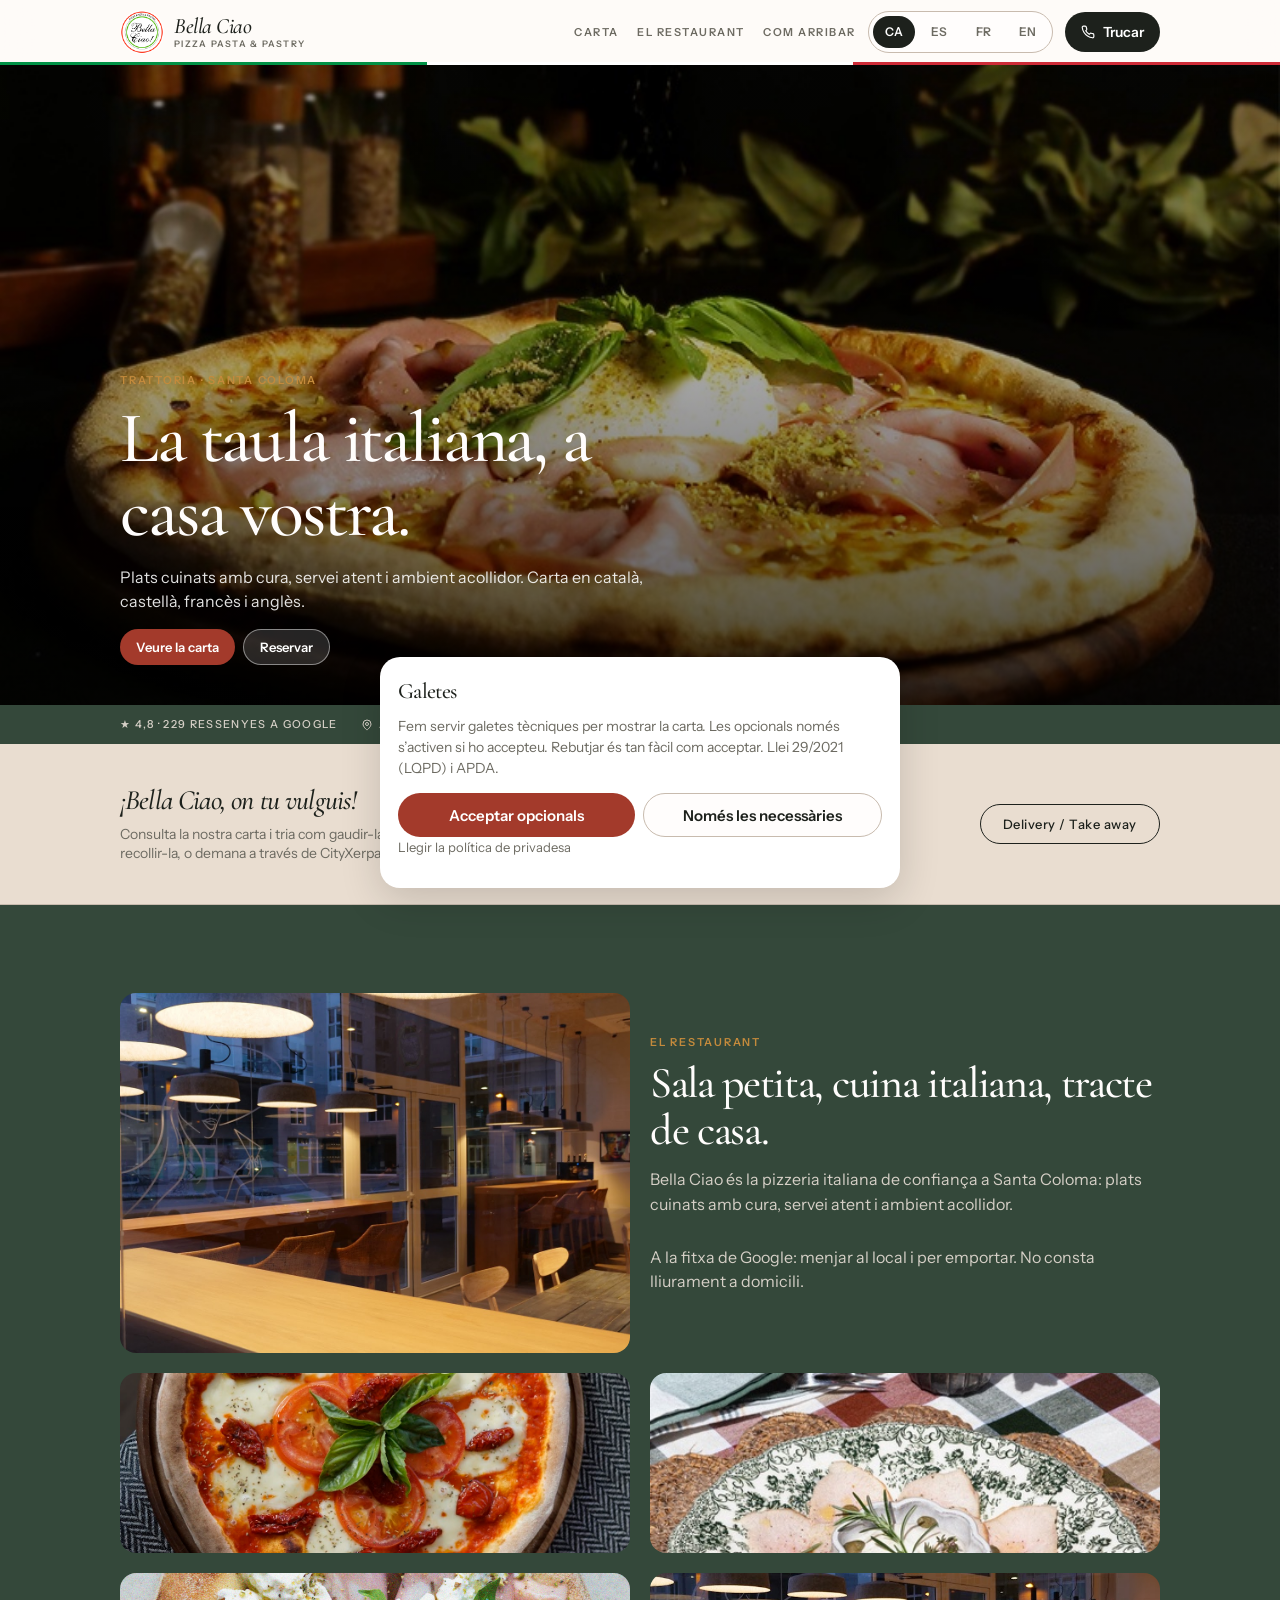
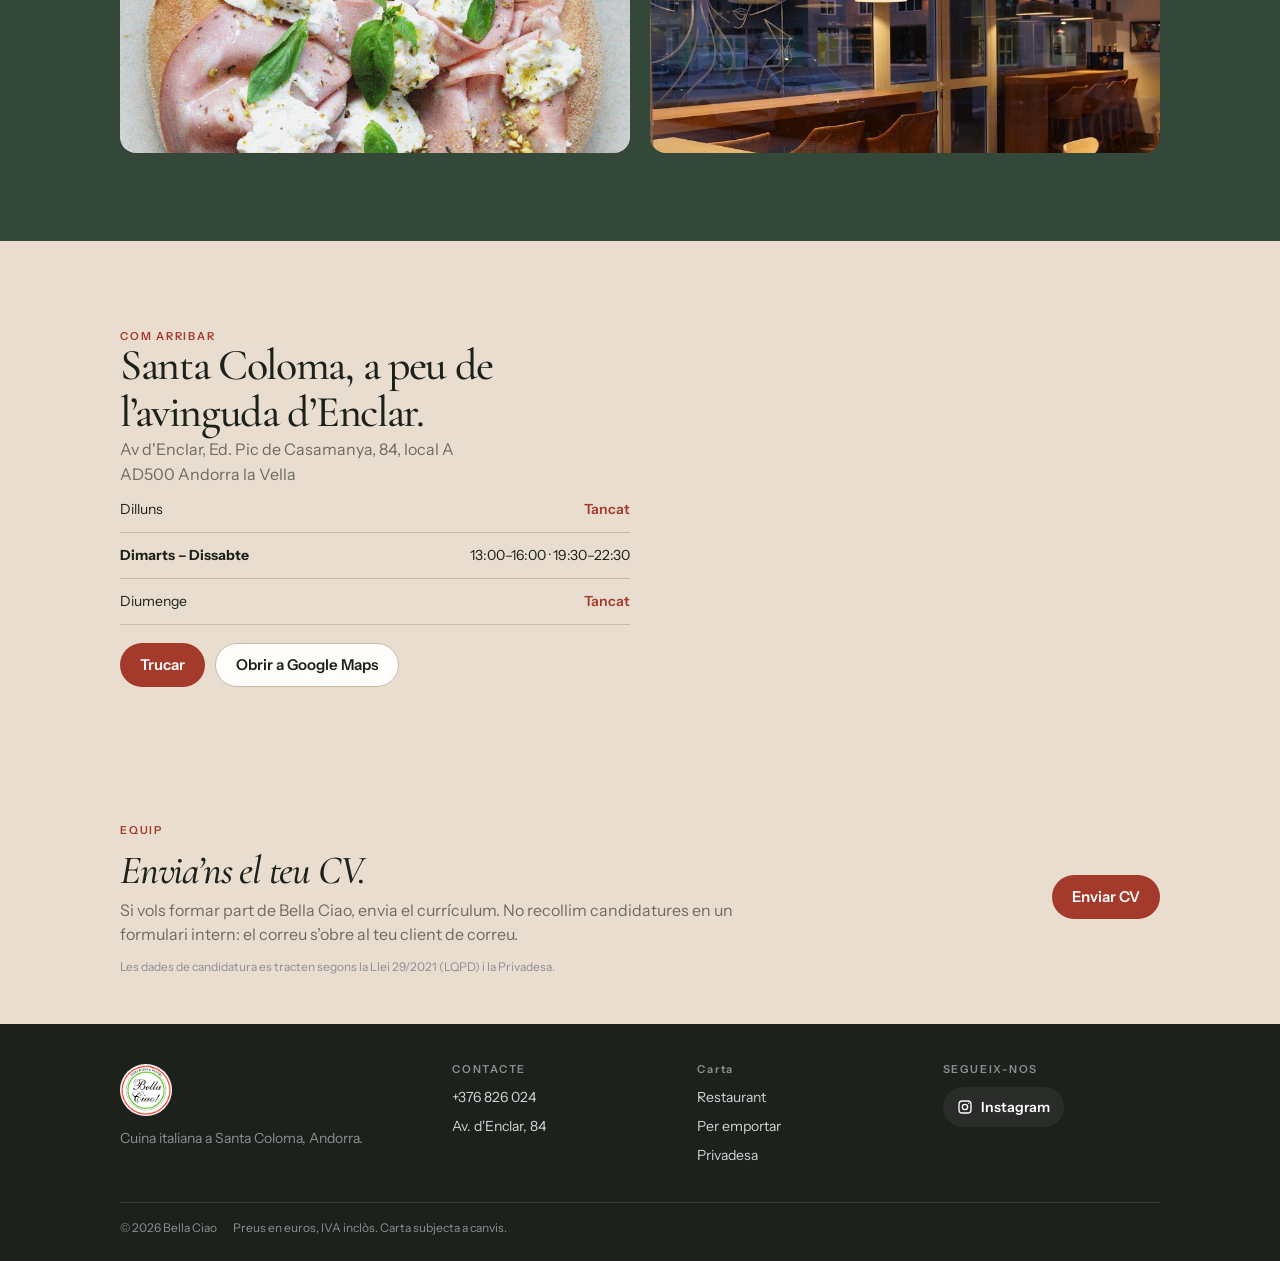
==== commit 8a8275fd: "Place the CV button beside the jobs copy to shorten the block. Co-authored-by: Cursor <cursoragent@c" ====
--- a/index.html
+++ b/index.html
@@ -10,7 +10,7 @@
   <link rel="preconnect" href="https://fonts.googleapis.com" />
   <link rel="preconnect" href="https://fonts.gstatic.com" crossorigin />
   <link href="https://fonts.googleapis.com/css2?family=Cormorant+Garamond:ital,wght@0,400;0,500;0,600;1,500&family=Instrument+Sans:wght@400;500;600;700&display=swap" rel="stylesheet" />
-  <link rel="stylesheet" href="site.css?v=24" />
+  <link rel="stylesheet" href="site.css?v=28" />
 </head>
 <body>
   <header class="site-header">
@@ -129,9 +129,13 @@
   <section class="jobs-hero" id="equip">
     <div class="wrap">
       <p class="eyebrow" data-i18n="jobs.k">EQUIP</p>
-      <h2 data-i18n="jobs.t">Envia’ns el teu CV.</h2>
-      <p data-i18n="jobs.p">Si vols formar part de Bella Ciao, envia el currículum. No recollim candidatures en un formulari intern: el correu s’obre al teu client de correu.</p>
-      <a class="btn btn-wine" href="mailto:staffandorra@andorra.ad" data-i18n="jobs.cta">Enviar CV</a>
+      <div class="jobs-row">
+        <div class="jobs-copy">
+          <h2 data-i18n="jobs.t">Envia’ns el teu CV.</h2>
+          <p data-i18n="jobs.p">Si vols formar part de Bella Ciao, envia el currículum. No recollim candidatures en un formulari intern: el correu s’obre al teu client de correu.</p>
+        </div>
+        <a class="btn btn-wine" href="mailto:staffandorra@andorra.ad" data-i18n="jobs.cta">Enviar CV</a>
+      </div>
       <p class="jobs-legal"><span data-i18n="jobs.legal">Les dades de candidatura es tracten segons la Llei 29/2021 (LQPD) i la </span><a href="privadesa.html" data-i18n="nav.privacy">política de privadesa</a>.</p>
     </div>
   </section>
@@ -182,6 +186,6 @@
   </div>
 
   <script src="menu-data.js"></script>
-  <script src="app.js?v=26"></script>
+  <script src="app.js?v=27"></script>
 </body>
 </html>
--- a/site.css
+++ b/site.css
@@ -433,12 +433,12 @@
   right: max(16px, env(safe-area-inset-right));
   bottom: max(20px, env(safe-area-inset-bottom));
   z-index: 80;
-  transition: opacity 0.28s ease, transform 0.28s ease;
+  transition: opacity 0.22s ease, transform 0.22s ease;
 }
 .page-carta.is-type-away .type-fab {
   opacity: 0;
   pointer-events: none;
-  transform: translateY(16px);
+  transform: translateY(28px) scale(0.82);
 }
 .type-fab-btn {
   appearance: none;
@@ -456,20 +456,36 @@
   font-weight: 500;
   font-size: 22px;
   line-height: 1;
-}
-.type-fab.is-open .type-fab-btn { display: none; }
+  transform-origin: center;
+}
+.type-fab.is-open .type-fab-btn {
+  opacity: 0;
+  pointer-events: none;
+  transform: scale(0.6);
+}
 .type-size {
-  display: none;
-  align-items: center;
-  position: relative;
+  display: flex;
+  align-items: center;
+  position: absolute;
+  right: 0;
+  bottom: 0;
   isolation: isolate;
   padding: 4px;
   background: var(--paper);
   border: 1px solid rgba(29, 33, 28, 0.08);
   border-radius: var(--radius);
   box-shadow: 0 1px 2px rgba(29, 33, 28, 0.08), 0 10px 28px rgba(29, 33, 28, 0.16);
-}
-.type-fab.is-open .type-size { display: flex; }
+  opacity: 0;
+  pointer-events: none;
+  transform: scale(0.55);
+  transform-origin: right bottom;
+  transition: opacity 0.28s ease, transform 0.38s cubic-bezier(0.34, 1.45, 0.64, 1);
+}
+.type-fab.is-open .type-size {
+  opacity: 1;
+  pointer-events: auto;
+  transform: scale(1);
+}
 .type-size .pill-thumb {
   background: var(--cream);
   box-shadow: 0 1px 8px rgba(29, 33, 28, 0.12);
@@ -555,23 +571,30 @@
 
 .jobs-hero {
   background: var(--cream);
-  text-align: center;
-  padding-block: clamp(56px, 8vw, 80px);
+  padding-block: clamp(32px, 5vw, 48px);
 }
 .jobs-hero .wrap {
   display: flex;
   flex-direction: column;
-  align-items: center;
-  gap: 16px;
-  max-width: 760px;
+  align-items: stretch;
+  gap: 12px;
 }
 .jobs-hero .eyebrow { color: var(--wine); }
+.jobs-row {
+  display: flex;
+  align-items: center;
+  justify-content: space-between;
+  gap: 16px 28px;
+  flex-wrap: wrap;
+}
+.jobs-copy { flex: 1 1 280px; min-width: 0; }
 .jobs-hero h2 {
-  margin: 0;
-  font: italic 500 clamp(32px, 5vw, 48px)/1.1 var(--serif);
+  margin: 0 0 6px;
+  font: italic 500 clamp(28px, 4vw, 40px)/1.1 var(--serif);
   color: var(--ink);
 }
 .jobs-hero p { margin: 0; color: var(--ink-soft); max-width: 42em; }
+.jobs-hero .btn { flex: 0 0 auto; }
 .jobs-legal { font-size: 12px !important; color: #8e8e93 !important; }
 .jobs-legal a { color: inherit; }
 
@@ -661,6 +684,26 @@
   .brand-name { font-size: 20px; }
   .brand-claim { font-size: 8px; letter-spacing: 0.06em; }
   .carta-tools .seg { flex: 1 1 100%; max-width: none; }
+  .type-fab-btn {
+    width: 58px;
+    height: 58px;
+    font-size: 24px;
+    box-shadow: 0 2px 6px rgba(29, 33, 28, 0.12), 0 14px 32px rgba(29, 33, 28, 0.2);
+  }
+  .type-fab.is-type-enter .type-fab-btn {
+    animation: typePop 0.62s cubic-bezier(0.22, 1.4, 0.36, 1), typeHalo 0.85s 0.35s ease-out 2;
+  }
+  @keyframes typePop {
+    0% { transform: translateY(36px) scale(0.35); opacity: 0; }
+    58% { transform: translateY(-10px) scale(1.16); opacity: 1; }
+    76% { transform: translateY(4px) scale(0.94); }
+    100% { transform: translateY(0) scale(1); }
+  }
+  @keyframes typeHalo {
+    0% { box-shadow: 0 0 0 0 rgba(163, 58, 43, 0.5), 0 14px 32px rgba(29, 33, 28, 0.2); }
+    70% { box-shadow: 0 0 0 18px rgba(163, 58, 43, 0), 0 14px 32px rgba(29, 33, 28, 0.2); }
+    100% { box-shadow: 0 0 0 0 rgba(163, 58, 43, 0), 0 14px 32px rgba(29, 33, 28, 0.2); }
+  }
   .langs { gap: 2px; padding: 3px; }
   .langs button { min-width: 28px; height: 28px; padding: 0 6px; }
   .btn-call {
@@ -674,3 +717,9 @@
 @media (max-width: 380px) {
   .btn-call span { display: none; }
 }
+
+@media (prefers-reduced-motion: reduce) {
+  .type-fab,
+  .type-size,
+  .type-fab-btn { transition: none; animation: none !important; }
+}
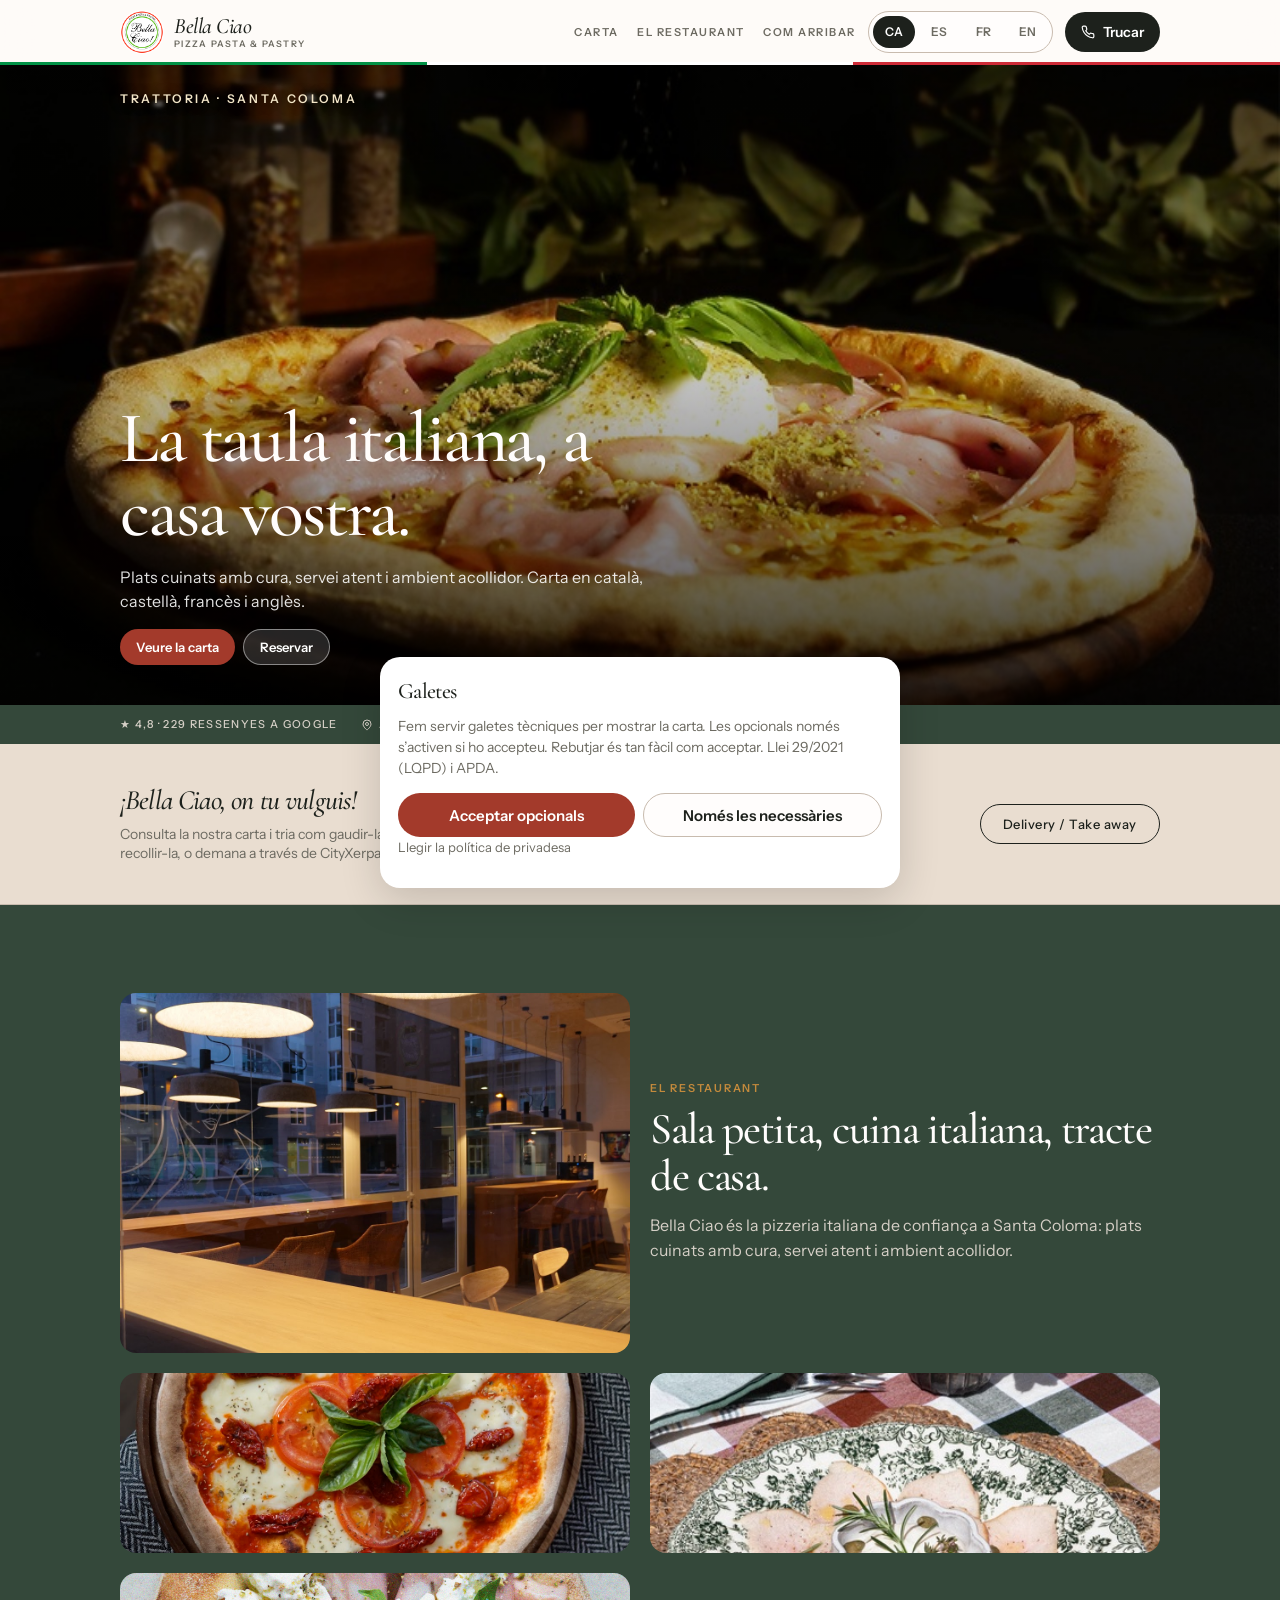
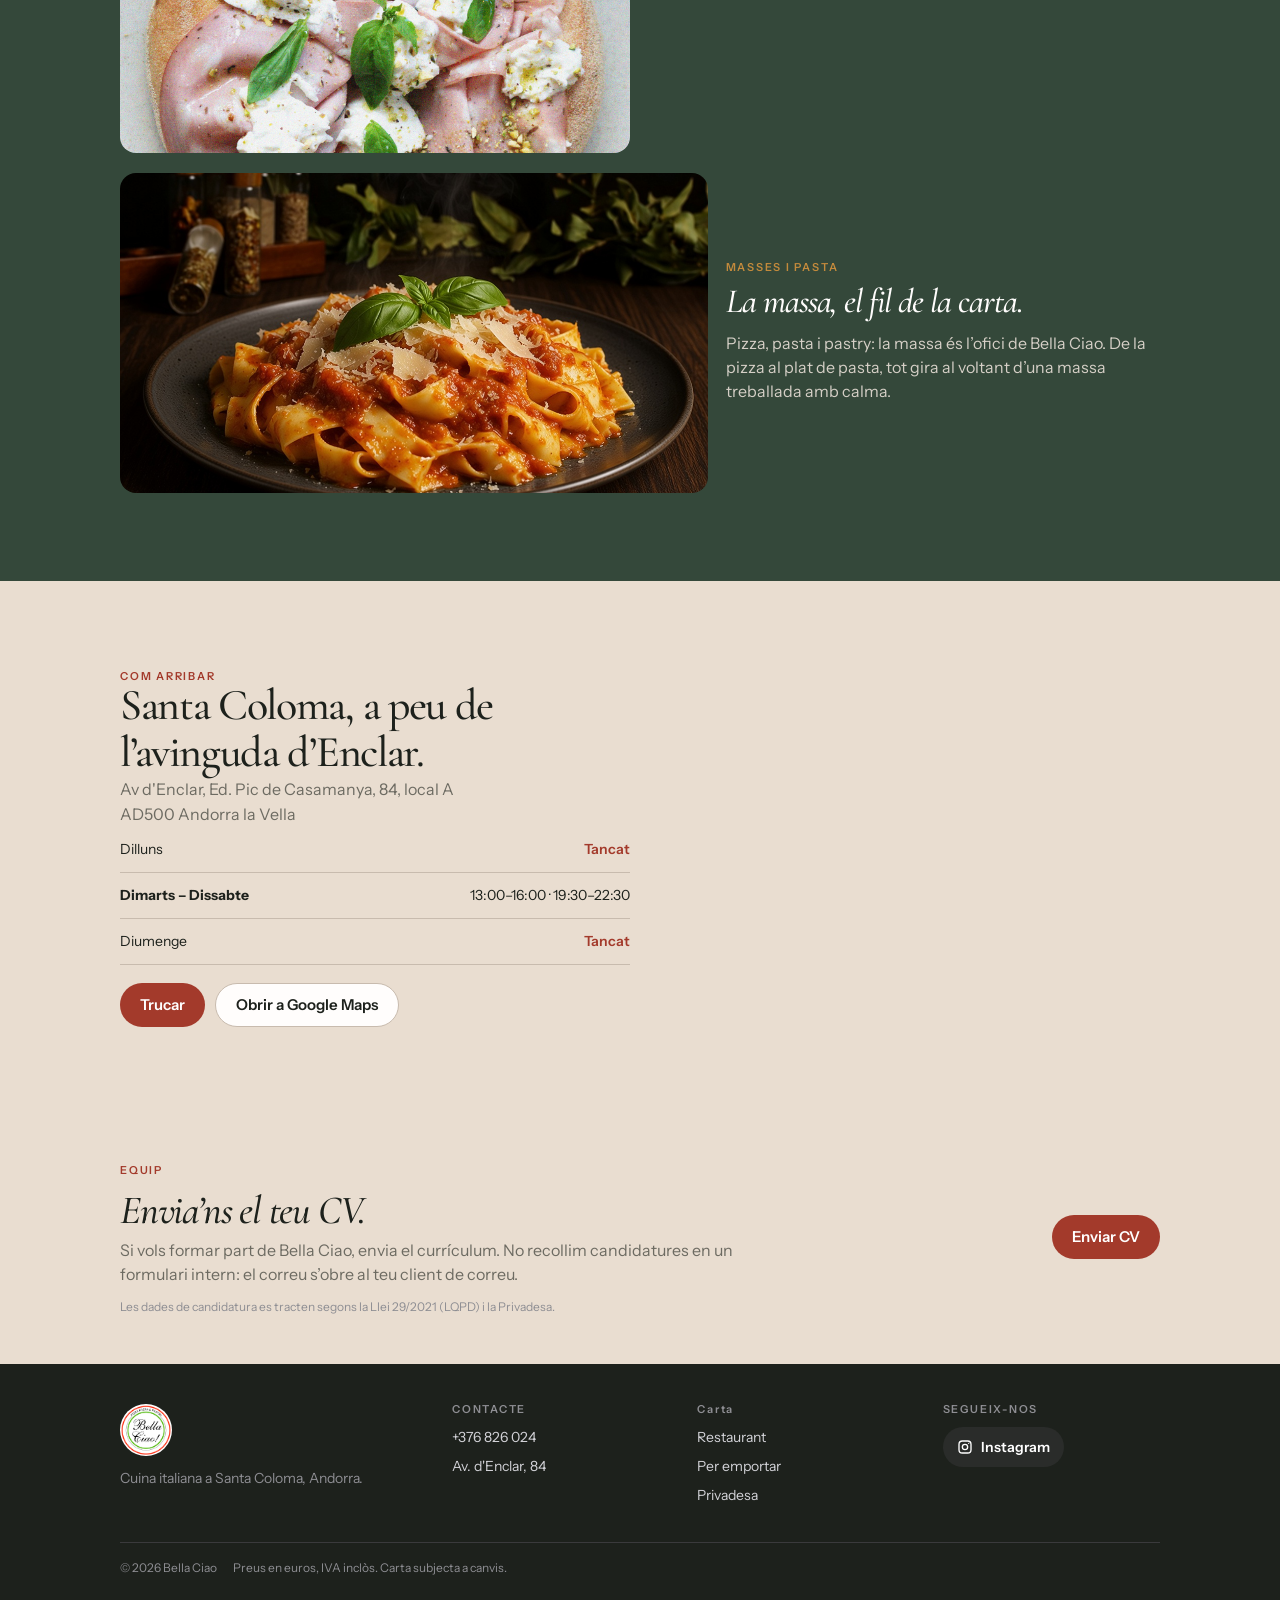
==== commit 4a9db2a3: "Make the home kicker readable and put pasta, not the dining room, in the restaurant block. Co-author" ====
--- a/index.html
+++ b/index.html
@@ -10,7 +10,7 @@
   <link rel="preconnect" href="https://fonts.googleapis.com" />
   <link rel="preconnect" href="https://fonts.gstatic.com" crossorigin />
   <link href="https://fonts.googleapis.com/css2?family=Cormorant+Garamond:ital,wght@0,400;0,500;0,600;1,500&family=Instrument+Sans:wght@400;500;600;700&display=swap" rel="stylesheet" />
-  <link rel="stylesheet" href="site.css?v=28" />
+  <link rel="stylesheet" href="site.css?v=29" />
 </head>
 <body>
   <header class="site-header">
@@ -54,11 +54,13 @@
   <section class="hero" style="background-image:url('images/pizza-hero.jpg?v=14')">
     <div class="wrap hero-inner">
       <p class="eyebrow">TRATTORIA · SANTA COLOMA</p>
-      <h1 class="h-display" data-i18n="hero.title">La taula italiana, a casa vostra.</h1>
-      <p data-i18n="hero.sub">Plats cuinats amb cura, servei atent i ambient acollidor. Carta en català, castellà, francès i anglès.</p>
-      <div class="hero-actions">
-        <a class="btn btn-wine" href="carta.html" data-i18n="hero.cta">Veure la carta</a>
-        <a class="btn btn-ghost-light" href="tel:+376826024" data-i18n="hero.book">Reservar</a>
+      <div class="hero-main">
+        <h1 class="h-display" data-i18n="hero.title">La taula italiana, a casa vostra.</h1>
+        <p data-i18n="hero.sub">Plats cuinats amb cura, servei atent i ambient acollidor. Carta en català, castellà, francès i anglès.</p>
+        <div class="hero-actions">
+          <a class="btn btn-wine" href="carta.html" data-i18n="hero.cta">Veure la carta</a>
+          <a class="btn btn-ghost-light" href="tel:+376826024" data-i18n="hero.book">Reservar</a>
+        </div>
       </div>
     </div>
   </section>
@@ -95,14 +97,20 @@
         <p class="eyebrow" data-i18n="house.k">EL RESTAURANT</p>
         <h2 class="h-section" data-i18n="house.t">Sala petita, cuina italiana, tracte de casa.</h2>
         <p class="lead" data-i18n="house.p">Bella Ciao és la pizzeria italiana de confiança a Santa Coloma: plats cuinats amb cura, servei atent i ambient acollidor.</p>
-        <p data-i18n="house.p2">A la fitxa de Google: menjar al local i per emportar. No consta lliurament a domicili.</p>
       </div>
     </div>
     <div class="wrap gallery" style="margin-top:20px">
       <img src="images/google-wide.jpg" alt="">
       <img src="images/platter.jpg" alt="">
       <img src="images/focaccia.png" alt="">
-      <img src="images/google-food1.jpg" alt="">
+      <aside class="pasta-feat">
+        <img src="images/pasta-trattoria.jpg" alt="" width="800" height="600">
+        <div class="pasta-copy">
+          <p class="eyebrow" data-i18n="pasta.k">MASSES I PASTA</p>
+          <h3 data-i18n="pasta.t">La massa, el fil de la carta.</h3>
+          <p data-i18n="pasta.p">Pizza, pasta i pastry: la massa és l’ofici de Bella Ciao. De la pizza al plat de pasta, tot gira al voltant d’una massa treballada amb calma.</p>
+        </div>
+      </aside>
     </div>
   </section>
 
@@ -186,6 +194,6 @@
   </div>
 
   <script src="menu-data.js"></script>
-  <script src="app.js?v=27"></script>
+  <script src="app.js?v=29"></script>
 </body>
 </html>
--- a/site.css
+++ b/site.css
@@ -257,7 +257,7 @@
 .hero {
   position: relative;
   display: flex;
-  align-items: flex-end;
+  align-items: stretch;
   min-height: 520px;
   background: #1d211c center 62%/cover no-repeat;
   color: #fffdfc;
@@ -265,16 +265,30 @@
 .hero::after {
   content: "";
   position: absolute; inset: 0;
-  background: linear-gradient(180deg, rgba(0,0,0,0.15) 20%, rgba(0,0,0,0.72) 100%);
+  background: linear-gradient(180deg, rgba(0,0,0,0.55) 0%, rgba(0,0,0,0.12) 38%, rgba(0,0,0,0.78) 100%);
 }
 .hero-inner {
   position: relative; z-index: 2;
-  padding-block: 48px 40px;
-  display: flex; flex-direction: column; gap: 16px; align-items: flex-start;
-}
-.hero .eyebrow { color: var(--gold); }
+  flex: 1;
+  width: 100%;
+  min-height: 520px;
+  padding-block: 28px 40px;
+  display: flex; flex-direction: column; justify-content: space-between; gap: 24px; align-items: flex-start;
+}
+.hero .eyebrow {
+  color: #f3e6c8;
+  font-size: 12px;
+  letter-spacing: 0.22em;
+  text-shadow: 0 1px 12px rgba(0,0,0,0.65);
+}
+.hero-main {
+  display: flex;
+  flex-direction: column;
+  gap: 16px;
+  align-items: flex-start;
+}
 .hero h1 { max-width: 14ch; }
-.hero p { margin: 0; max-width: 36em; color: rgba(255,255,255,0.88); }
+.hero-main p { margin: 0; max-width: 36em; color: rgba(255,255,255,0.88); }
 .hero-actions { display: flex; flex-wrap: wrap; gap: 8px; width: auto; }
 .hero-actions .btn {
   flex: 0 0 auto;
@@ -564,6 +578,20 @@
   border-radius: 16px;
 }
 .gallery img { width: 100%; height: 180px; object-fit: cover; border-radius: 16px; }
+.pasta-feat {
+  display: grid;
+  grid-template-columns: 1fr;
+  gap: 18px;
+  align-items: center;
+}
+.pasta-feat img { height: 240px; }
+.pasta-copy { display: flex; flex-direction: column; gap: 10px; }
+.pasta-feat h3 {
+  margin: 0;
+  font: italic 500 clamp(24px, 3.4vw, 34px)/1.12 var(--serif);
+  color: #fffdfc;
+}
+.pasta-feat p { margin: 0; color: #d5cfc6; max-width: 38em; }
 .stack { display: flex; flex-direction: column; gap: 12px; }
 .hours-row { display: flex; justify-content: space-between; gap: 12px; padding: 12px 0; border-bottom: 1px solid var(--line); font-size: 14px; }
 .hours-row em { color: var(--wine); font-style: normal; font-weight: 600; }
@@ -649,7 +677,7 @@
 .cookie a { font-size: 13px; color: var(--ink-soft); }
 
 @media (min-width: 700px) {
-  .hero { min-height: 640px; }
+  .hero, .hero-inner { min-height: 640px; }
   .info .wrap { grid-template-columns: repeat(3, 1fr); }
   .info-cell { padding: 24px 20px 24px 0; }
   .info-cell + .info-cell { border-top: 0; border-left: 1px solid var(--line); padding-left: 20px; }
@@ -658,6 +686,8 @@
   .split, .visit { grid-template-columns: 1fr 1fr; align-items: center; }
   .split img, .visit iframe { height: 360px; }
   .gallery { grid-template-columns: 1fr 1fr; }
+  .pasta-feat { grid-column: 1 / -1; grid-template-columns: 1.15fr 0.85fr; }
+  .pasta-feat img { height: 320px; }
   .footer-grid { grid-template-columns: 1.4fr 1fr 1fr 1fr; }
   .footer-jobs { flex-direction: row; align-items: center; justify-content: space-between; }
   .cookie { left: 50%; right: auto; width: min(520px, calc(100% - 32px)); transform: translateX(-50%); }
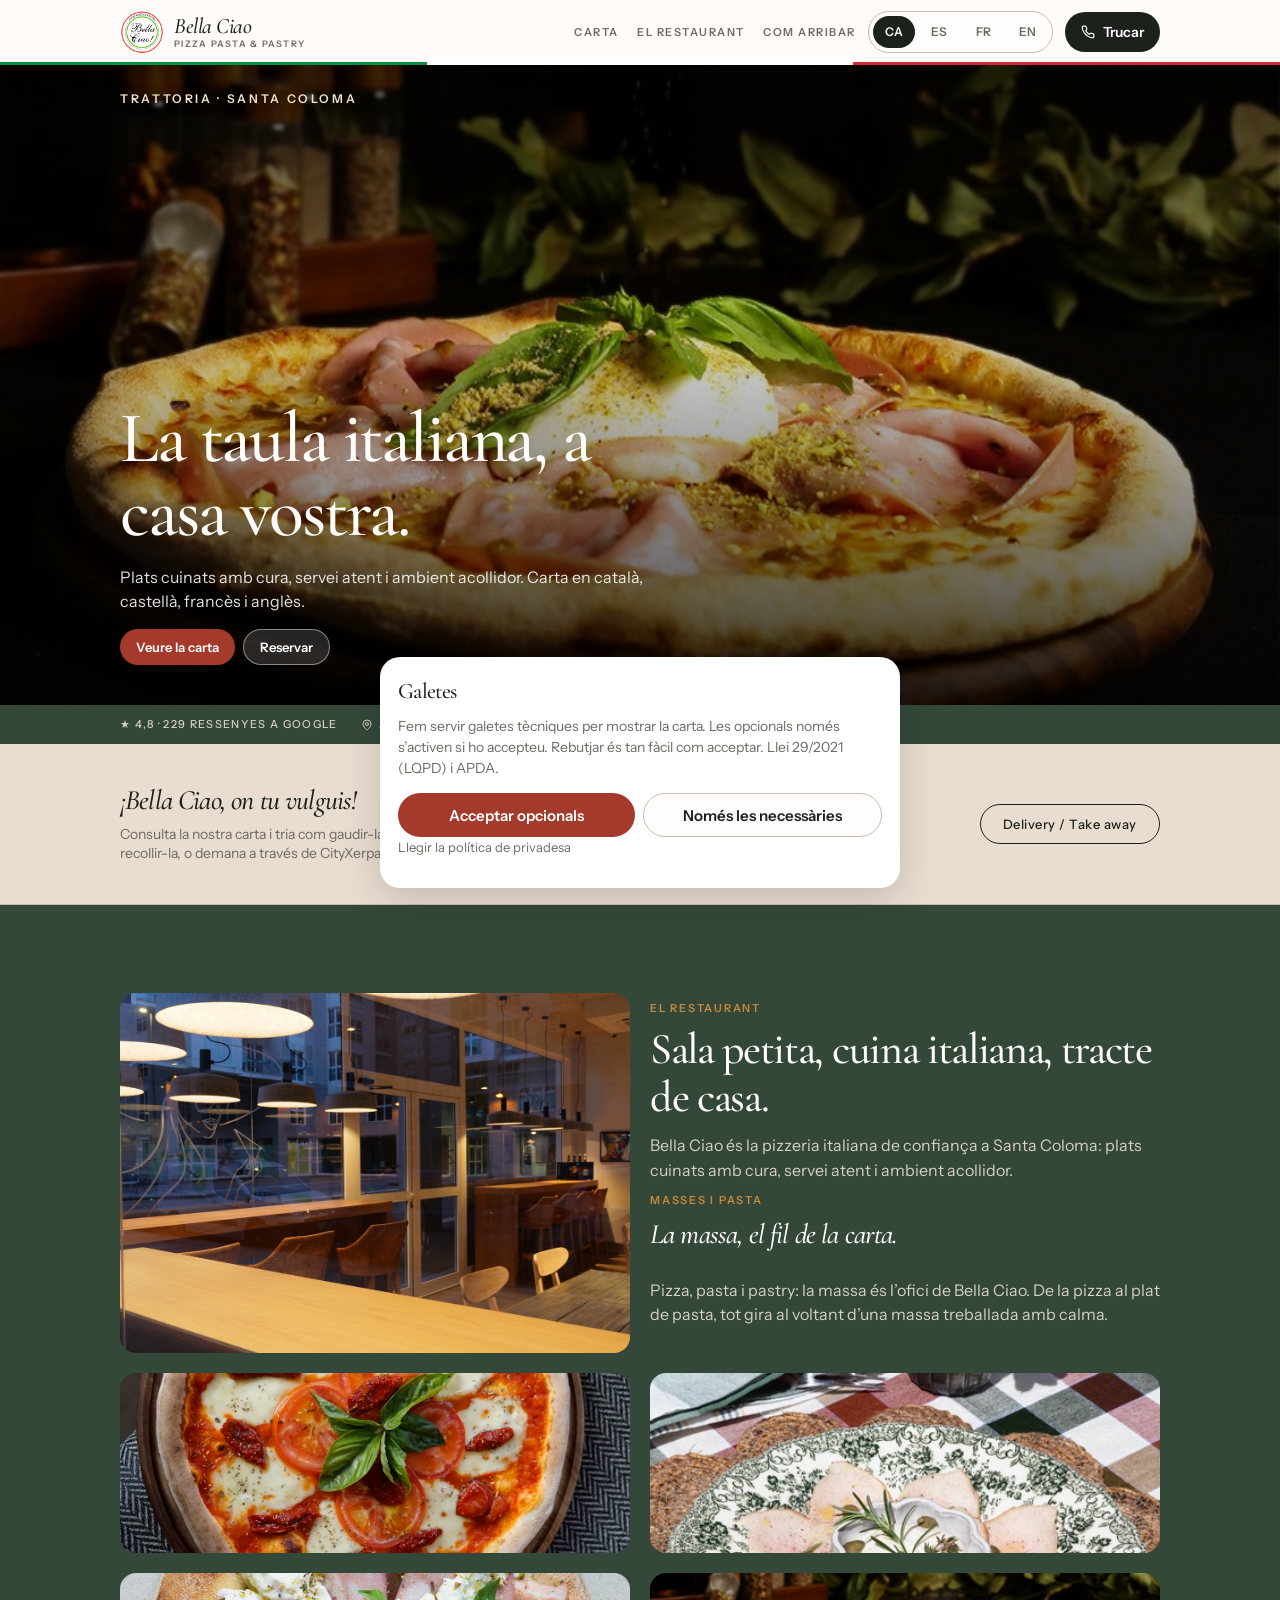
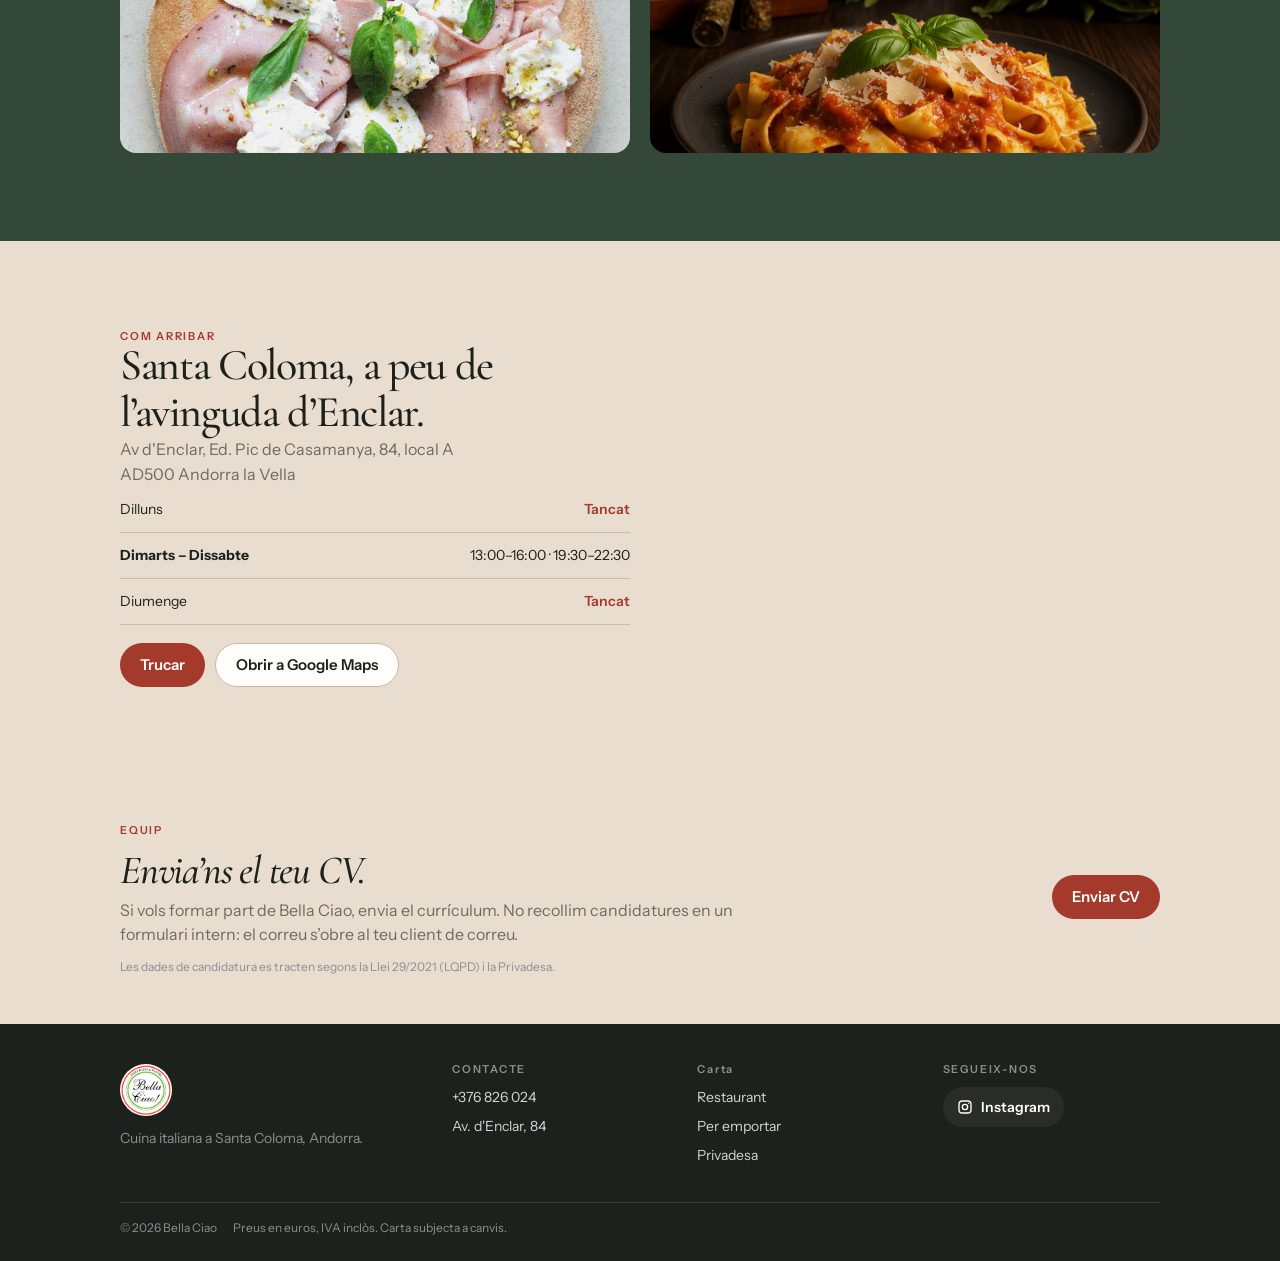
==== commit d572134d: "Keep the pasta photo the same size as the other restaurant gallery images. Co-authored-by: Cursor <c" ====
--- a/index.html
+++ b/index.html
@@ -10,7 +10,7 @@
   <link rel="preconnect" href="https://fonts.googleapis.com" />
   <link rel="preconnect" href="https://fonts.gstatic.com" crossorigin />
   <link href="https://fonts.googleapis.com/css2?family=Cormorant+Garamond:ital,wght@0,400;0,500;0,600;1,500&family=Instrument+Sans:wght@400;500;600;700&display=swap" rel="stylesheet" />
-  <link rel="stylesheet" href="site.css?v=29" />
+  <link rel="stylesheet" href="site.css?v=30" />
 </head>
 <body>
   <header class="site-header">
@@ -97,20 +97,16 @@
         <p class="eyebrow" data-i18n="house.k">EL RESTAURANT</p>
         <h2 class="h-section" data-i18n="house.t">Sala petita, cuina italiana, tracte de casa.</h2>
         <p class="lead" data-i18n="house.p">Bella Ciao és la pizzeria italiana de confiança a Santa Coloma: plats cuinats amb cura, servei atent i ambient acollidor.</p>
+        <p class="eyebrow" data-i18n="pasta.k">MASSES I PASTA</p>
+        <h3 data-i18n="pasta.t">La massa, el fil de la carta.</h3>
+        <p data-i18n="pasta.p">Pizza, pasta i pastry: la massa és l’ofici de Bella Ciao. De la pizza al plat de pasta, tot gira al voltant d’una massa treballada amb calma.</p>
       </div>
     </div>
     <div class="wrap gallery" style="margin-top:20px">
       <img src="images/google-wide.jpg" alt="">
       <img src="images/platter.jpg" alt="">
       <img src="images/focaccia.png" alt="">
-      <aside class="pasta-feat">
-        <img src="images/pasta-trattoria.jpg" alt="" width="800" height="600">
-        <div class="pasta-copy">
-          <p class="eyebrow" data-i18n="pasta.k">MASSES I PASTA</p>
-          <h3 data-i18n="pasta.t">La massa, el fil de la carta.</h3>
-          <p data-i18n="pasta.p">Pizza, pasta i pastry: la massa és l’ofici de Bella Ciao. De la pizza al plat de pasta, tot gira al voltant d’una massa treballada amb calma.</p>
-        </div>
-      </aside>
+      <img src="images/pasta-trattoria.jpg" alt="">
     </div>
   </section>
 
--- a/site.css
+++ b/site.css
@@ -578,21 +578,12 @@
   border-radius: 16px;
 }
 .gallery img { width: 100%; height: 180px; object-fit: cover; border-radius: 16px; }
-.pasta-feat {
-  display: grid;
-  grid-template-columns: 1fr;
-  gap: 18px;
-  align-items: center;
-}
-.pasta-feat img { height: 240px; }
-.pasta-copy { display: flex; flex-direction: column; gap: 10px; }
-.pasta-feat h3 {
+.stack { display: flex; flex-direction: column; gap: 12px; }
+.stack h3 {
   margin: 0;
-  font: italic 500 clamp(24px, 3.4vw, 34px)/1.12 var(--serif);
+  font: italic 500 clamp(22px, 3vw, 28px)/1.15 var(--serif);
   color: #fffdfc;
 }
-.pasta-feat p { margin: 0; color: #d5cfc6; max-width: 38em; }
-.stack { display: flex; flex-direction: column; gap: 12px; }
 .hours-row { display: flex; justify-content: space-between; gap: 12px; padding: 12px 0; border-bottom: 1px solid var(--line); font-size: 14px; }
 .hours-row em { color: var(--wine); font-style: normal; font-weight: 600; }
 .cta-row { display: flex; flex-wrap: wrap; gap: 10px; margin-top: 18px; }
@@ -686,8 +677,6 @@
   .split, .visit { grid-template-columns: 1fr 1fr; align-items: center; }
   .split img, .visit iframe { height: 360px; }
   .gallery { grid-template-columns: 1fr 1fr; }
-  .pasta-feat { grid-column: 1 / -1; grid-template-columns: 1.15fr 0.85fr; }
-  .pasta-feat img { height: 320px; }
   .footer-grid { grid-template-columns: 1.4fr 1fr 1fr 1fr; }
   .footer-jobs { flex-direction: row; align-items: center; justify-content: space-between; }
   .cookie { left: 50%; right: auto; width: min(520px, calc(100% - 32px)); transform: translateX(-50%); }
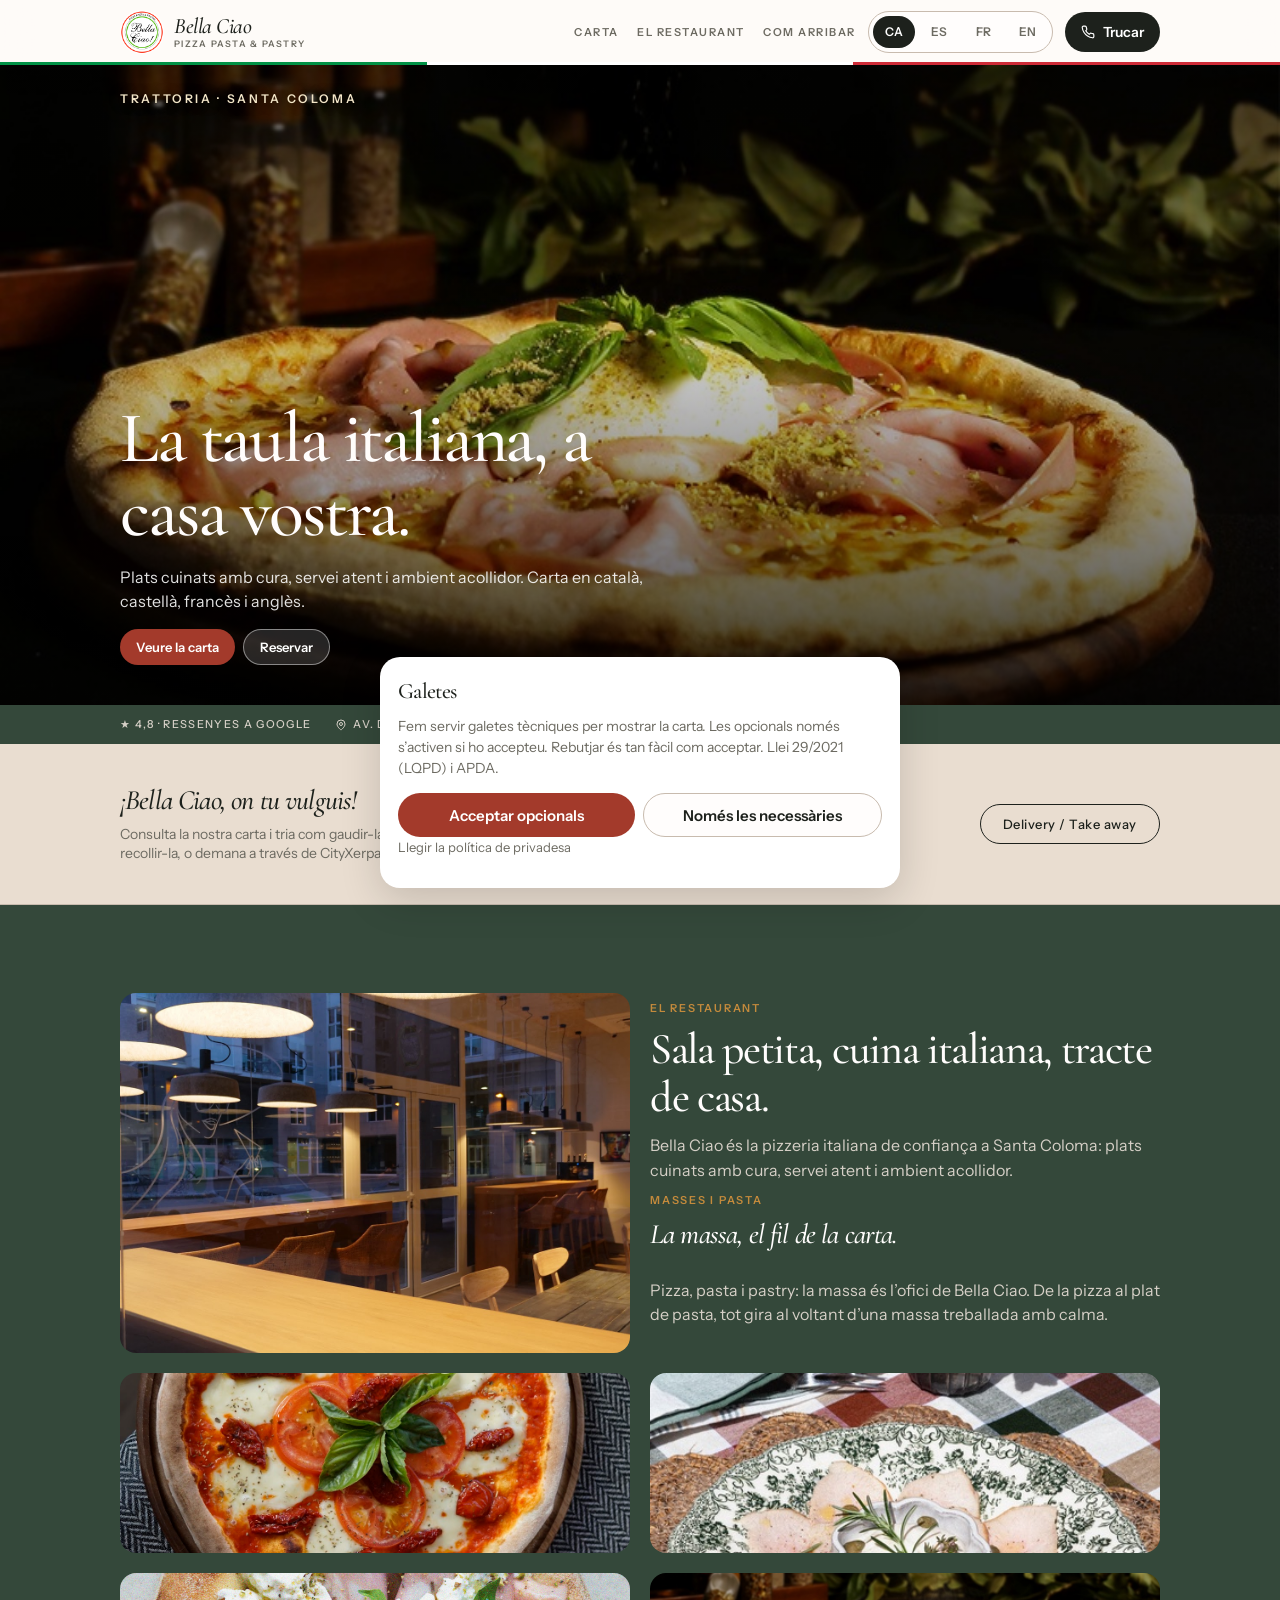
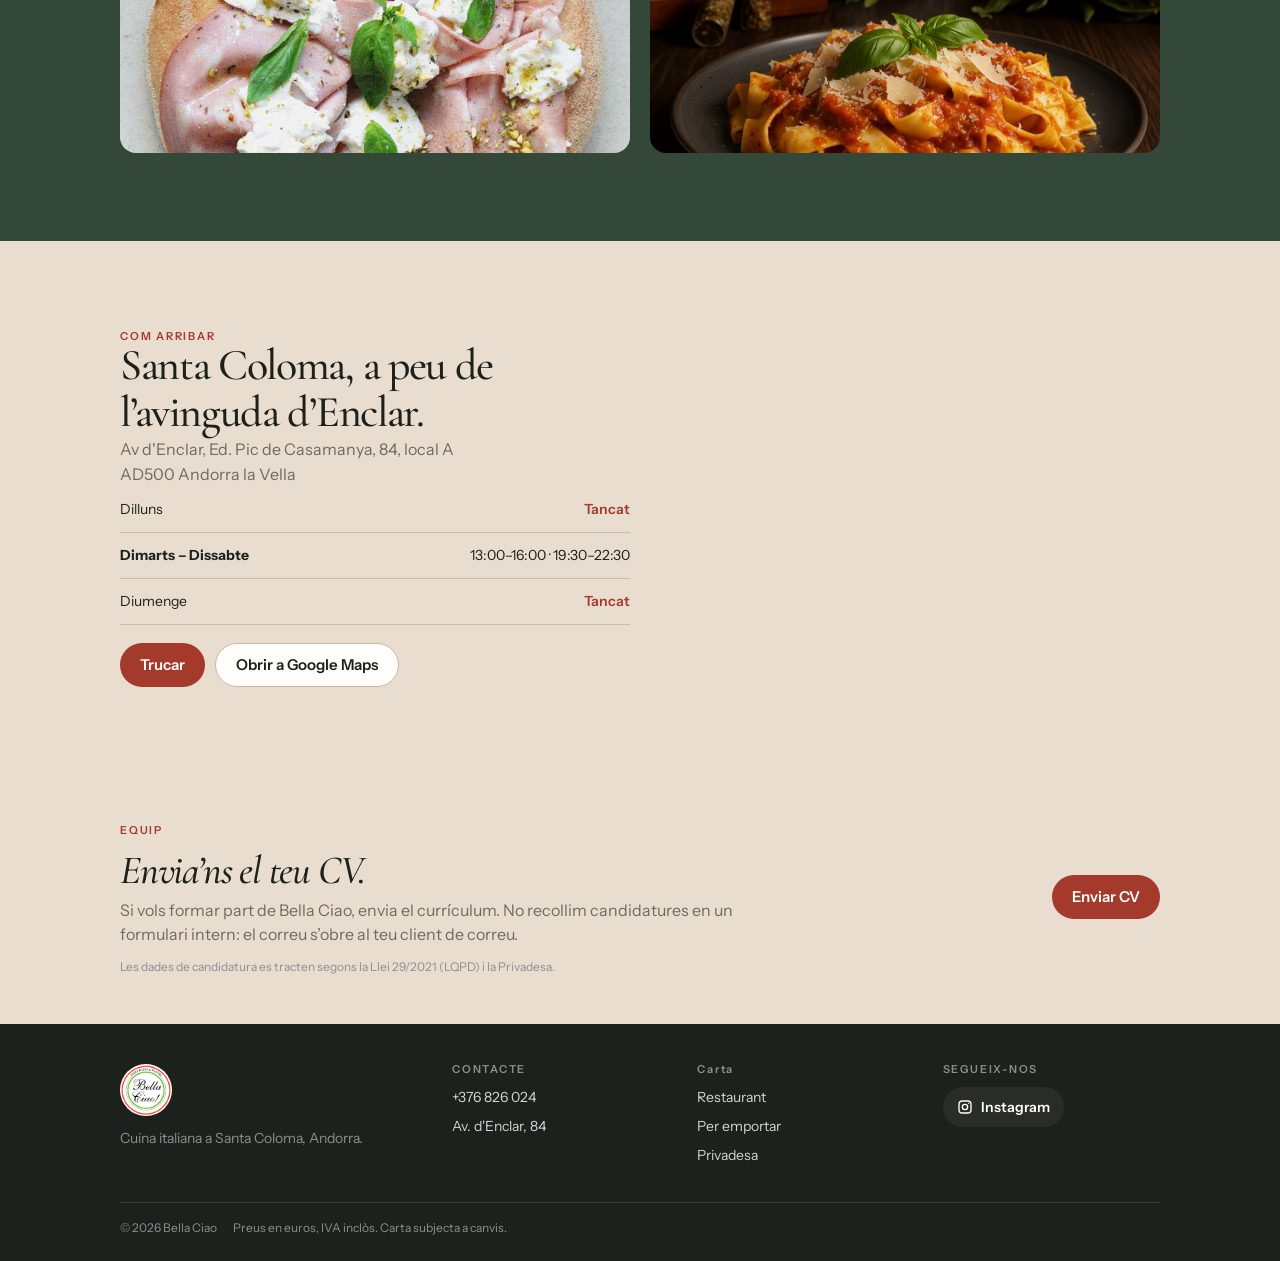
==== commit d8b98556: "Automate Google review count" ====
--- a/index.html
+++ b/index.html
@@ -67,7 +67,7 @@
 
   <div class="badges">
     <div class="wrap">
-      <a class="badge-reviews" href="https://www.google.com/maps/search/?api=1&query=Bella+Ciao%2C+Av+d%27Enclar+84%2C+AD500+Andorra+la+Vella" target="_blank" rel="noopener">★ 4,8 · 229 <span data-i18n="badge.reviews">ressenyes a Google</span></a>
+      <a class="badge-reviews" href="https://www.google.com/maps/search/?api=1&query=Bella+Ciao%2C+Av+d%27Enclar+84%2C+AD500+Andorra+la+Vella" target="_blank" rel="noopener"><span id="google-review-summary" hidden>★ <span id="google-rating"></span> · <span id="google-review-count"></span> <span data-i18n="badge.reviews">ressenyes a Google</span></span><span id="google-review-fallback">★ 4,8 · <span data-i18n="badge.reviews">ressenyes a Google</span></span></a>
       <a class="badge-link" href="#visitanos">
         <svg width="12" height="12" viewBox="0 0 24 24" fill="none" stroke="currentColor" stroke-width="2" aria-hidden="true"><path d="M20 10c0 6-8 12-8 12S4 16 4 10a8 8 0 1 1 16 0Z"/><circle cx="12" cy="10" r="3"/></svg>
         AV. D'ENCLAR 84
@@ -190,6 +190,6 @@
   </div>
 
   <script src="menu-data.js"></script>
-  <script src="app.js?v=29"></script>
+  <script src="app.js?v=30"></script>
 </body>
 </html>
